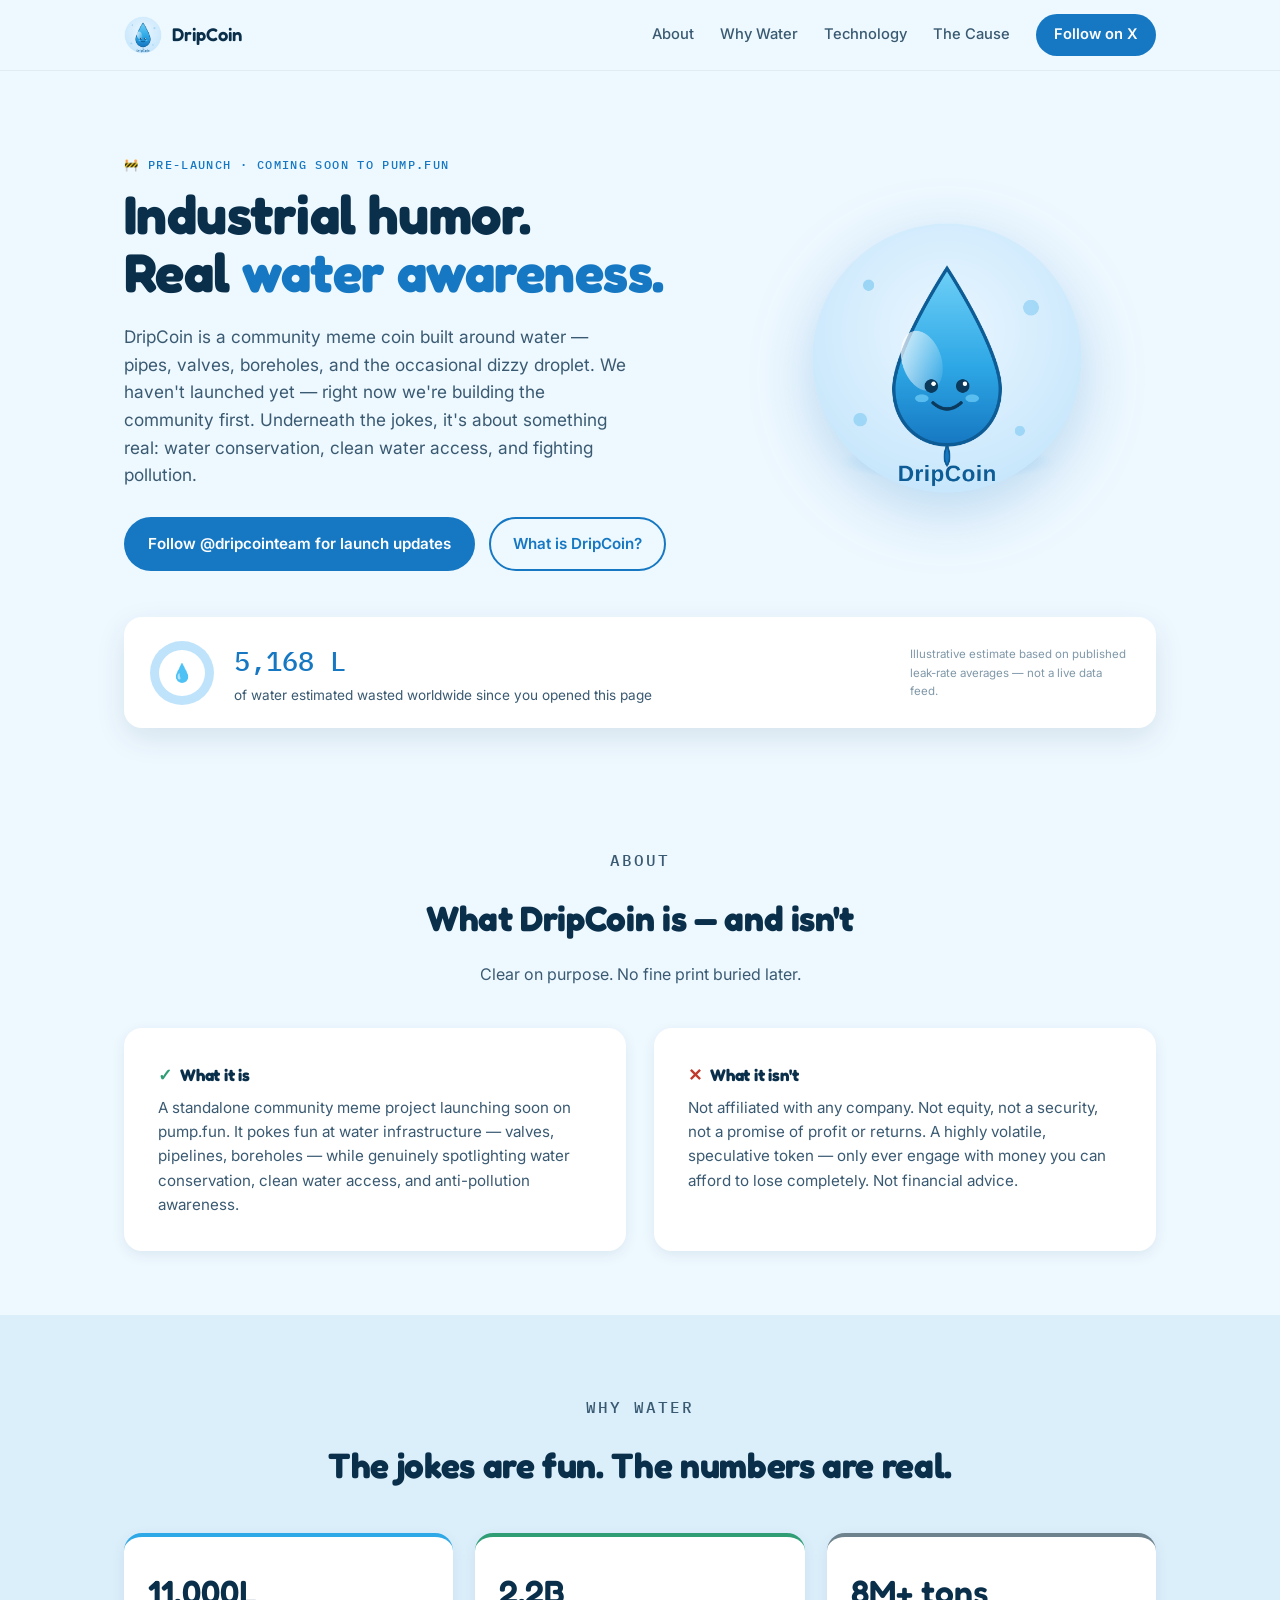
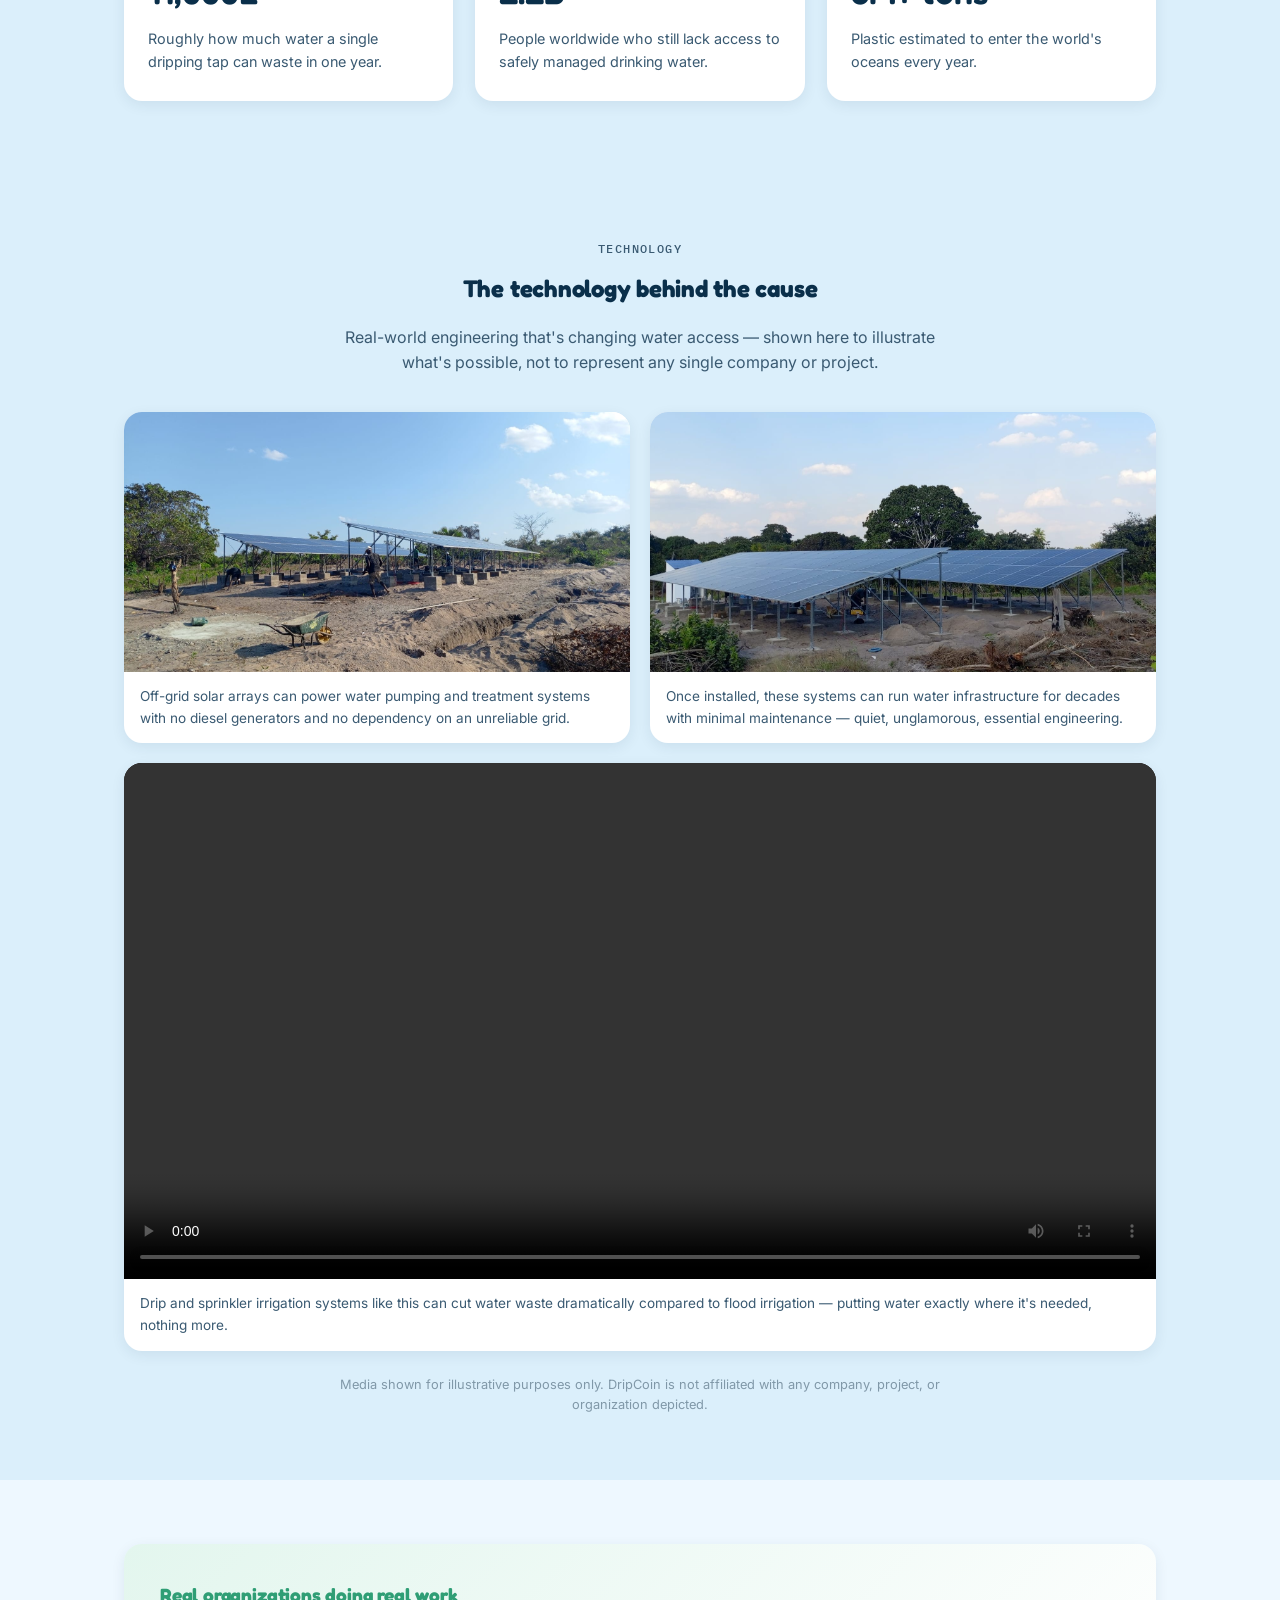
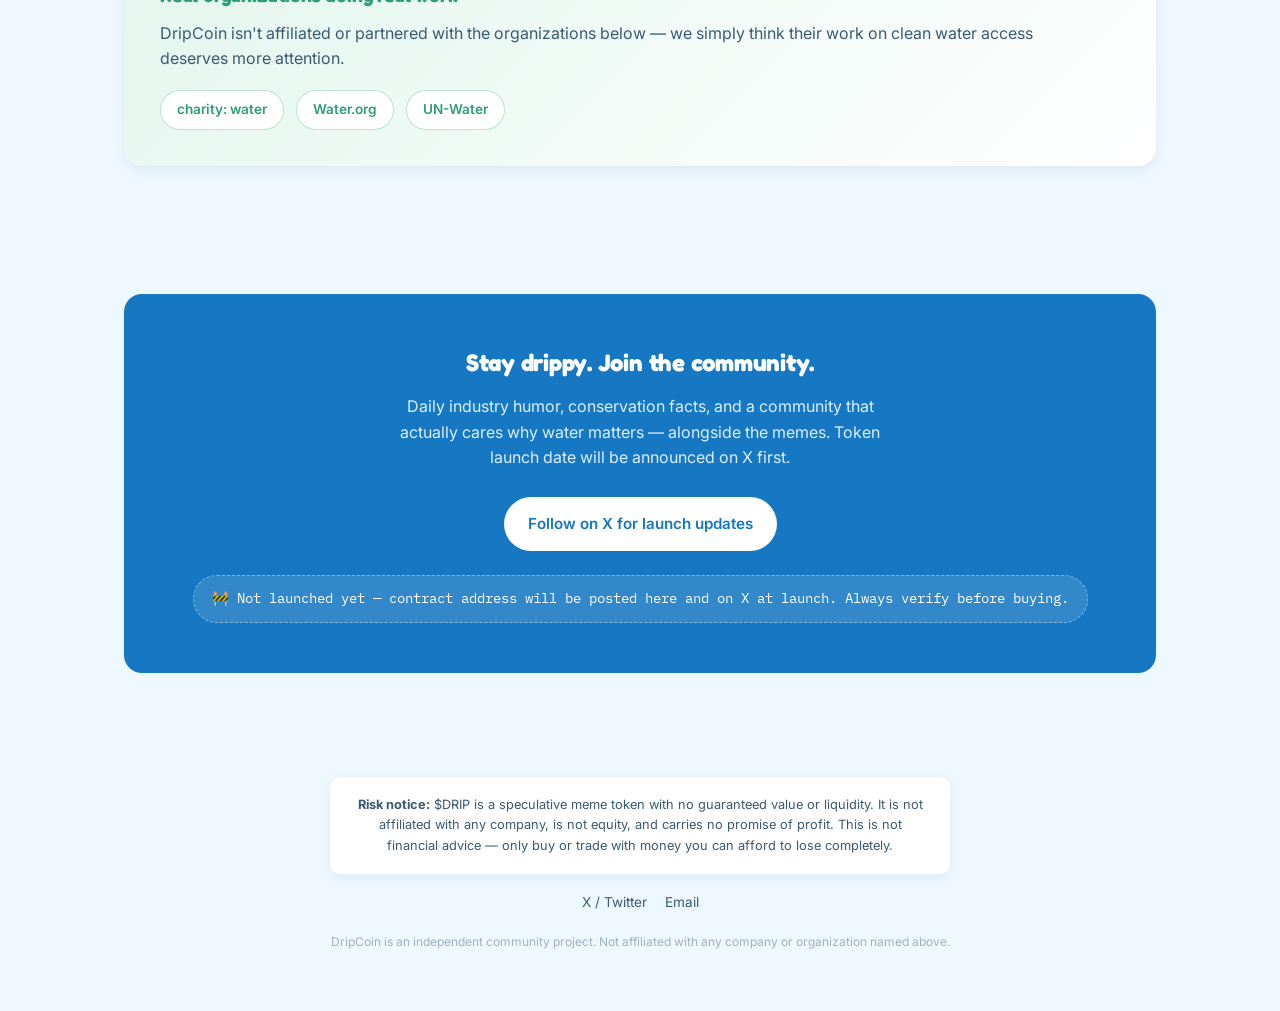
==== index.html @ 7358b03c "Add files via upload" ====
<!DOCTYPE html>
<html lang="en">
<head>
<meta charset="UTF-8">
<meta name="viewport" content="width=device-width, initial-scale=1.0">
<title>DripCoin — Community meme coin with a cause</title>
<meta name="description" content="DripCoin ($DRIP) is a community meme coin launching soon on pump.fun, with real water conservation and clean water awareness at its core. Not affiliated with any company. Not financial advice.">
<link rel="icon" href="[data-uri]">
<link rel="preconnect" href="https://fonts.googleapis.com">
<link rel="preconnect" href="https://fonts.gstatic.com" crossorigin>
<link href="https://fonts.googleapis.com/css2?family=Fredoka:wght@500;600;700&family=Inter:wght@400;500;600;700&family=IBM+Plex+Mono:wght@400;500&display=swap" rel="stylesheet">
<style>
  :root{
    --ink:#0a2f4a;
    --ink-soft:#3a5a72;
    --sky:#eef8ff;
    --sky-deep:#dbeffb;
    --card:#ffffff;
    --water:#2ea8e6;
    --water-deep:#1678c2;
    --water-pale:#bfe3fb;
    --steel:#6d828c;
    --steel-dark:#48585f;
    --leaf:#2f9e75;
    --leaf-pale:#e3f6ee;
    --caution:#ffcf33;
    --radius:18px;
    --radius-sm:10px;
    --shadow:0 10px 30px rgba(10,47,74,0.10);
    --shadow-sm:0 4px 14px rgba(10,47,74,0.08);
  }
  *{box-sizing:border-box;}
  html{scroll-behavior:smooth;}
  body{
    margin:0;
    background:var(--sky);
    color:var(--ink);
    font-family:'Inter',sans-serif;
    line-height:1.6;
    -webkit-font-smoothing:antialiased;
  }
  h1,h2,h3{
    font-family:'Fredoka',sans-serif;
    margin:0 0 0.4em 0;
    color:var(--ink);
    letter-spacing:-0.01em;
  }
  a{color:var(--water-deep);}
  .mono{font-family:'IBM Plex Mono',monospace;}
  .wrap{max-width:1080px;margin:0 auto;padding:0 24px;}
  .eyebrow{
    font-family:'IBM Plex Mono',monospace;
    text-transform:uppercase;
    letter-spacing:0.12em;
    font-size:0.72rem;
    color:var(--water-deep);
    font-weight:500;
  }

  /* ===== Header ===== */
  header{
    position:sticky; top:0; z-index:50;
    background:rgba(238,248,255,0.85);
    backdrop-filter:blur(10px);
    border-bottom:1px solid rgba(10,47,74,0.06);
  }
  .nav{
    display:flex; align-items:center; justify-content:space-between;
    padding:14px 24px;
    max-width:1080px; margin:0 auto;
  }
  .brand{display:flex; align-items:center; gap:10px;}
  .brand img{width:38px; height:38px; border-radius:50%;}
  .brand span{font-family:'Fredoka',sans-serif; font-weight:600; font-size:1.15rem;}
  .nav-links{display:flex; gap:26px; align-items:center;}
  .nav-links a{
    text-decoration:none; color:var(--ink-soft); font-weight:500; font-size:0.92rem;
  }
  .nav-cta{
    background:var(--water-deep); color:#fff !important; padding:9px 18px;
    border-radius:999px; font-weight:600 !important;
  }

  /* ===== Hero ===== */
  .hero{
    padding:74px 0 40px;
    position:relative;
    overflow:hidden;
  }
  .hero-grid{
    display:grid; grid-template-columns:1.15fr 0.85fr; gap:48px; align-items:center;
  }
  .hero h1{
    font-size:clamp(2.1rem,4.4vw,3.4rem);
    line-height:1.06;
  }
  .hero h1 .accent{color:var(--water-deep);}
  .hero p.lead{
    font-size:1.08rem; color:var(--ink-soft); max-width:46ch; margin:18px 0 28px;
  }
  .hero-actions{display:flex; gap:14px; flex-wrap:wrap;}
  .btn{
    display:inline-flex; align-items:center; gap:8px;
    padding:13px 22px; border-radius:999px; font-weight:600;
    text-decoration:none; font-size:0.95rem; border:2px solid transparent;
    transition:transform .15s ease;
  }
  .btn:hover{transform:translateY(-2px);}
  .btn-primary{background:var(--water-deep); color:#fff;}
  .btn-ghost{background:transparent; color:var(--water-deep); border-color:var(--water-deep);}
  .hero-visual{
    display:flex; justify-content:center; align-items:center; position:relative;
  }
  .hero-visual img{
    width:280px; max-width:80%;
    filter:drop-shadow(0 18px 30px rgba(22,120,194,0.25));
  }
  .hero-visual .ripple{
    position:absolute; bottom:6%; width:220px; height:38px;
    border-radius:50%; background:radial-gradient(ellipse at center, rgba(46,168,230,0.35), transparent 70%);
  }

  /* ===== Ticker (signature element) ===== */
  .ticker-wrap{
    margin-top:46px;
    background:var(--card);
    border-radius:var(--radius);
    box-shadow:var(--shadow);
    padding:22px 26px;
    display:flex; align-items:center; gap:20px; flex-wrap:wrap;
  }
  .gauge{
    width:64px; height:64px; border-radius:50%;
    background:conic-gradient(var(--water) 0deg, var(--water-pale) 0deg);
    display:flex; align-items:center; justify-content:center;
    flex-shrink:0;
    position:relative;
  }
  .gauge::after{
    content:'';
    width:46px; height:46px; border-radius:50%; background:var(--card);
    position:absolute;
  }
  .gauge-drop{position:relative; z-index:2; font-size:1.1rem;}
  .ticker-text{flex:1; min-width:220px;}
  .ticker-num{
    font-family:'IBM Plex Mono',monospace;
    font-size:1.7rem; font-weight:500; color:var(--water-deep);
  }
  .ticker-label{font-size:0.85rem; color:var(--ink-soft); margin-top:2px;}
  .ticker-note{font-size:0.72rem; color:#8098a8; max-width:220px;}

  /* ===== Sections ===== */
  section{padding:64px 0;}
  .section-head{max-width:640px; margin:0 auto 40px; text-align:center;}
  .section-head h2{font-size:clamp(1.6rem,3vw,2.2rem);}
  .section-head p{color:var(--ink-soft); font-size:1rem;}

  .panel{
    background:var(--card); border-radius:var(--radius);
    box-shadow:var(--shadow-sm); padding:34px;
  }
  .about-grid{display:grid; grid-template-columns:1fr 1fr; gap:28px;}
  .about-grid .panel h3{font-size:1.05rem; display:flex; align-items:center; gap:8px;}
  .about-grid .panel p{color:var(--ink-soft); font-size:0.95rem; margin:0;}
  .tag-yes{color:var(--leaf);}
  .tag-no{color:#c0392b;}

  .stats-grid{display:grid; grid-template-columns:repeat(3,1fr); gap:22px;}
  .stat-card{
    background:var(--card); border-radius:var(--radius); padding:28px 24px;
    box-shadow:var(--shadow-sm);
    border-top:4px solid var(--water);
  }
  .stat-card:nth-child(2){border-top-color:var(--leaf);}
  .stat-card:nth-child(3){border-top-color:var(--steel);}
  .stat-num{font-family:'Fredoka',sans-serif; font-size:2.1rem; font-weight:600; color:var(--ink);}
  .stat-card p{color:var(--ink-soft); font-size:0.9rem; margin:8px 0 0;}

  .cause-panel{
    background:linear-gradient(135deg, var(--leaf-pale), #ffffff);
    border-radius:var(--radius); padding:36px; box-shadow:var(--shadow-sm);
    display:grid; grid-template-columns:1fr auto; gap:24px; align-items:center;
  }
  .cause-panel h3{color:var(--leaf); font-size:1.2rem;}
  .cause-links{display:flex; gap:12px; flex-wrap:wrap;}
  .cause-links a{
    background:#fff; border:1px solid rgba(47,158,117,0.3); color:var(--leaf);
    padding:8px 16px; border-radius:999px; text-decoration:none; font-size:0.85rem; font-weight:600;
  }

  /* ===== Technology section ===== */
  .tech-intro{max-width:640px; margin:0 auto 36px; text-align:center;}
  .tech-intro p{color:var(--ink-soft);}
  .tech-media-grid{
    display:grid; grid-template-columns:1fr 1fr; gap:20px; margin-bottom:20px;
  }
  .tech-media-grid figure{margin:0; border-radius:var(--radius); overflow:hidden; box-shadow:var(--shadow-sm); background:var(--card);}
  .tech-media-grid img{width:100%; height:260px; object-fit:cover; display:block;}
  .tech-media-grid figcaption{padding:14px 16px; font-size:0.85rem; color:var(--ink-soft);}
  .tech-video{border-radius:var(--radius); overflow:hidden; box-shadow:var(--shadow-sm); background:var(--card);}
  .tech-video video{width:100%; display:block; background:#000;}
  .tech-video figcaption{padding:14px 16px; font-size:0.85rem; color:var(--ink-soft);}
  .tech-note{
    max-width:640px; margin:24px auto 0; font-size:0.8rem; color:#8098a8; text-align:center;
  }
  @media (max-width:860px){
    .tech-media-grid{grid-template-columns:1fr;}
  }

  .cta-panel{
    text-align:center; background:var(--water-deep); color:#fff;
    border-radius:var(--radius); padding:50px 30px;
  }
  .cta-panel h2{color:#fff;}
  .cta-panel p{color:#dcefff; max-width:50ch; margin:12px auto 26px;}
  .cta-panel .btn-primary{background:#fff; color:var(--water-deep);}
  .cta-panel .btn-ghost{color:#fff; border-color:rgba(255,255,255,0.5);}

  .ca-box{
    margin-top:24px; display:inline-flex; align-items:center; gap:10px;
    background:rgba(255,255,255,0.12); border:1px dashed rgba(255,255,255,0.4);
    padding:12px 18px; border-radius:999px; font-family:'IBM Plex Mono',monospace;
    font-size:0.85rem;
  }

  footer{
    padding:40px 24px 60px; text-align:center;
  }
  .disclaimer{
    max-width:620px; margin:0 auto 18px; font-size:0.8rem; color:var(--ink-soft);
    background:var(--card); padding:18px 22px; border-radius:var(--radius-sm);
    box-shadow:var(--shadow-sm);
  }
  .foot-links{display:flex; gap:18px; justify-content:center; margin-top:14px; flex-wrap:wrap;}
  .foot-links a{color:var(--ink-soft); text-decoration:none; font-size:0.85rem;}
  .copyright{font-size:0.75rem; color:#9db2c1; margin-top:18px;}

  @media (max-width:860px){
    .hero-grid{grid-template-columns:1fr; text-align:center;}
    .hero p.lead{margin-left:auto; margin-right:auto;}
    .hero-actions{justify-content:center;}
    .hero-visual{order:-1;}
    .about-grid{grid-template-columns:1fr;}
    .stats-grid{grid-template-columns:1fr;}
    .cause-panel{grid-template-columns:1fr; text-align:center;}
    .cause-links{justify-content:center;}
    .nav-links{display:none;}
  }
  @media (prefers-reduced-motion: reduce){
    html{scroll-behavior:auto;}
    .btn{transition:none;}
  }
</style>
</head>
<body>

<header>
  <div class="nav">
    <div class="brand">
      <img src="[data-uri]" alt="DripCoin mascot logo">
      <span>DripCoin</span>
    </div>
    <nav class="nav-links">
      <a href="#about">About</a>
      <a href="#why-water">Why Water</a>
      <a href="#tech">Technology</a>
      <a href="#cause">The Cause</a>
      <a href="https://x.com/dripcointeam" class="nav-cta" target="_blank" rel="noopener">Follow on X</a>
    </nav>
  </div>
</header>

<main>
  <section class="hero">
    <div class="wrap hero-grid">
      <div>
        <p class="eyebrow">🚧 Pre-launch &middot; Coming soon to pump.fun</p>
        <h1>Industrial humor.<br>Real <span class="accent">water awareness.</span></h1>
        <p class="lead">DripCoin is a community meme coin built around water — pipes, valves, boreholes, and the occasional dizzy droplet. We haven't launched yet — right now we're building the community first. Underneath the jokes, it's about something real: water conservation, clean water access, and fighting pollution.</p>
        <div class="hero-actions">
          <a href="https://x.com/dripcointeam" class="btn btn-primary" target="_blank" rel="noopener">Follow @dripcointeam for launch updates</a>
          <a href="#about" class="btn btn-ghost">What is DripCoin?</a>
        </div>
      </div>
      <div class="hero-visual">
        <div class="ripple"></div>
        <img src="[data-uri]" alt="DripCoin water droplet mascot">
      </div>
    </div>

    <div class="wrap">
      <div class="ticker-wrap">
        <div class="gauge"><span class="gauge-drop">💧</span></div>
        <div class="ticker-text">
          <div class="ticker-num mono"><span id="tickerNum">0</span> L</div>
          <div class="ticker-label">of water estimated wasted worldwide since you opened this page</div>
        </div>
        <div class="ticker-note">Illustrative estimate based on published leak-rate averages — not a live data feed.</div>
      </div>
    </div>
  </section>

  <section id="about">
    <div class="wrap">
      <div class="section-head">
        <p class="eyebrow">About</p>
        <h2>What DripCoin is — and isn't</h2>
        <p>Clear on purpose. No fine print buried later.</p>
      </div>
      <div class="about-grid">
        <div class="panel">
          <h3><span class="tag-yes">✓</span> What it is</h3>
          <p>A standalone community meme project launching soon on pump.fun. It pokes fun at water infrastructure — valves, pipelines, boreholes — while genuinely spotlighting water conservation, clean water access, and anti-pollution awareness.</p>
        </div>
        <div class="panel">
          <h3><span class="tag-no">✕</span> What it isn't</h3>
          <p>Not affiliated with any company. Not equity, not a security, not a promise of profit or returns. A highly volatile, speculative token — only ever engage with money you can afford to lose completely. Not financial advice.</p>
        </div>
      </div>
    </div>
  </section>

  <section id="why-water" style="background:var(--sky-deep);">
    <div class="wrap">
      <div class="section-head">
        <p class="eyebrow">Why water</p>
        <h2>The jokes are fun. The numbers are real.</h2>
      </div>
      <div class="stats-grid">
        <div class="stat-card">
          <div class="stat-num">11,000L</div>
          <p>Roughly how much water a single dripping tap can waste in one year.</p>
        </div>
        <div class="stat-card">
          <div class="stat-num">2.2B</div>
          <p>People worldwide who still lack access to safely managed drinking water.</p>
        </div>
        <div class="stat-card">
          <div class="stat-num">8M+ tons</div>
          <p>Plastic estimated to enter the world's oceans every year.</p>
        </div>
      </div>
    </div>
  </section>

  <section id="tech" style="background:var(--sky-deep);">
    <div class="wrap">
      <div class="tech-intro">
        <p class="eyebrow">Technology</p>
        <h2>The technology behind the cause</h2>
        <p>Real-world engineering that's changing water access — shown here to illustrate what's possible, not to represent any single company or project.</p>
      </div>

      <div class="tech-media-grid">
        <figure>
          <img src="assets/solar_array_1.jpg" alt="Solar panel array being installed on steel mounting frames at a rural site, with workers assembling the structure in sandy terrain.">
          <figcaption>Off-grid solar arrays can power water pumping and treatment systems with no diesel generators and no dependency on an unreliable grid.</figcaption>
        </figure>
        <figure>
          <img src="assets/solar_array_2.jpg" alt="Completed rows of solar panels mounted on steel frames in a rural clearing surrounded by trees.">
          <figcaption>Once installed, these systems can run water infrastructure for decades with minimal maintenance — quiet, unglamorous, essential engineering.</figcaption>
        </figure>
      </div>

      <div class="tech-video">
        <video controls preload="metadata">
          <source src="assets/irrigation_video.mp4" type="video/mp4">
          Your browser doesn't support embedded video. <a href="assets/irrigation_video.mp4">Watch the video directly</a>.
        </video>
        <figcaption>Drip and sprinkler irrigation systems like this can cut water waste dramatically compared to flood irrigation — putting water exactly where it's needed, nothing more.</figcaption>
      </div>

      <p class="tech-note">Media shown for illustrative purposes only. DripCoin is not affiliated with any company, project, or organization depicted.</p>
    </div>
  </section>

  <section id="cause">
    <div class="wrap">
      <div class="cause-panel">
        <div>
          <h3>Real organizations doing real work</h3>
          <p style="color:var(--ink-soft); margin:10px 0 18px;">DripCoin isn't affiliated or partnered with the organizations below — we simply think their work on clean water access deserves more attention.</p>
          <div class="cause-links">
            <a href="https://www.charitywater.org" target="_blank" rel="noopener">charity: water</a>
            <a href="https://water.org" target="_blank" rel="noopener">Water.org</a>
            <a href="https://www.unwater.org" target="_blank" rel="noopener">UN-Water</a>
          </div>
        </div>
      </div>
    </div>
  </section>

  <section id="join">
    <div class="wrap">
      <div class="cta-panel">
        <h2>Stay drippy. Join the community.</h2>
        <p>Daily industry humor, conservation facts, and a community that actually cares why water matters — alongside the memes. Token launch date will be announced on X first.</p>
        <div class="hero-actions" style="justify-content:center;">
          <a href="https://x.com/dripcointeam" class="btn btn-primary" target="_blank" rel="noopener">Follow on X for launch updates</a>
        </div>
        <div class="ca-box">🚧 Not launched yet — contract address will be posted here and on X at launch. Always verify before buying.</div>
      </div>
    </div>
  </section>
</main>

<footer>
  <div class="disclaimer">
    <strong>Risk notice:</strong> $DRIP is a speculative meme token with no guaranteed value or liquidity. It is not affiliated with any company, is not equity, and carries no promise of profit. This is not financial advice — only buy or trade with money you can afford to lose completely.
  </div>
  <div class="foot-links">
    <a href="https://x.com/dripcointeam" target="_blank" rel="noopener">X / Twitter</a>
    <a href="mailto:dripcoin.team@gmail.com">Email</a>
  </div>
  <div class="copyright">DripCoin is an independent community project. Not affiliated with any company or organization named above.</div>
</footer>

<script>
  // Illustrative "water wasted" ticker — not a real data feed, just an engaging visual.
  // Rate loosely derived from published estimates of global leak/waste volumes per second.
  const litersPerSecond = 950;
  const start = Date.now();
  const el = document.getElementById('tickerNum');
  function tick(){
    const elapsed = (Date.now() - start) / 1000;
    const val = Math.floor(elapsed * litersPerSecond);
    el.textContent = val.toLocaleString('en-US');
    requestAnimationFrame(tick);
  }
  requestAnimationFrame(tick);
</script>

</body>
</html>
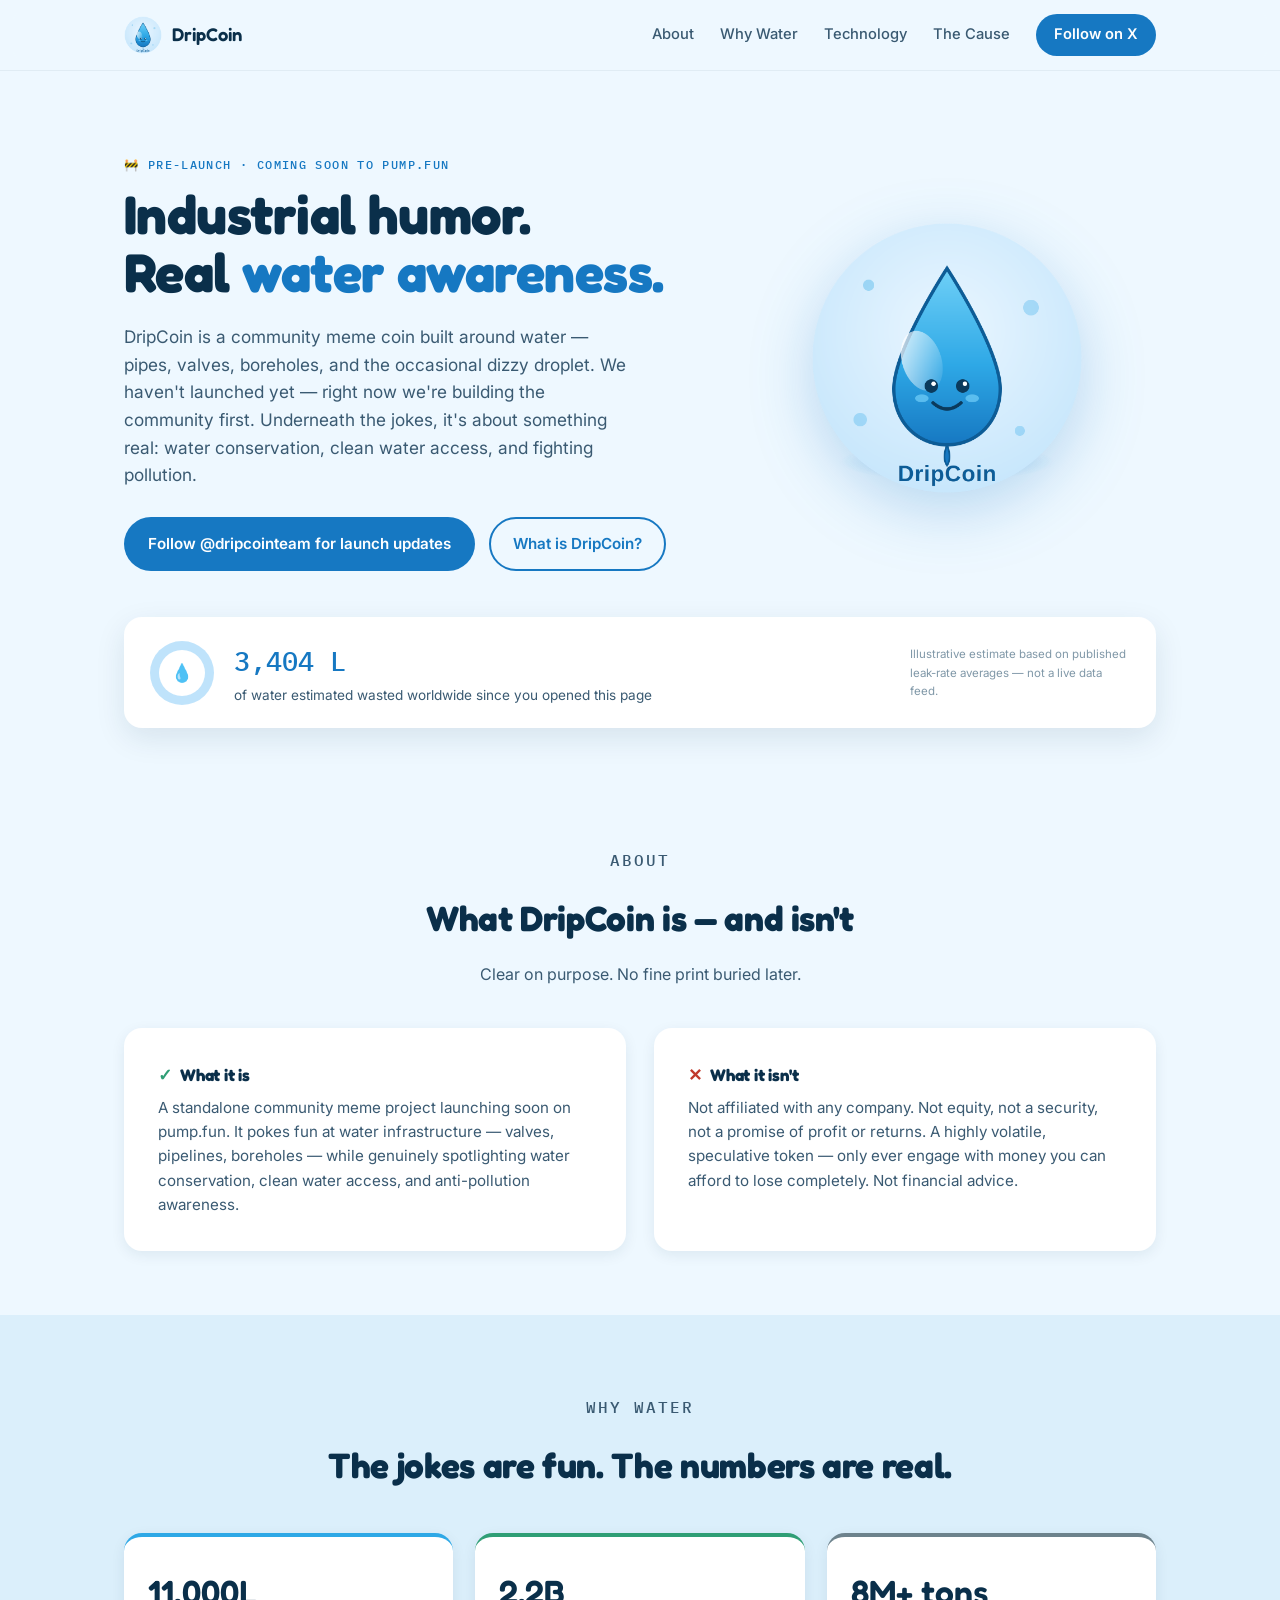
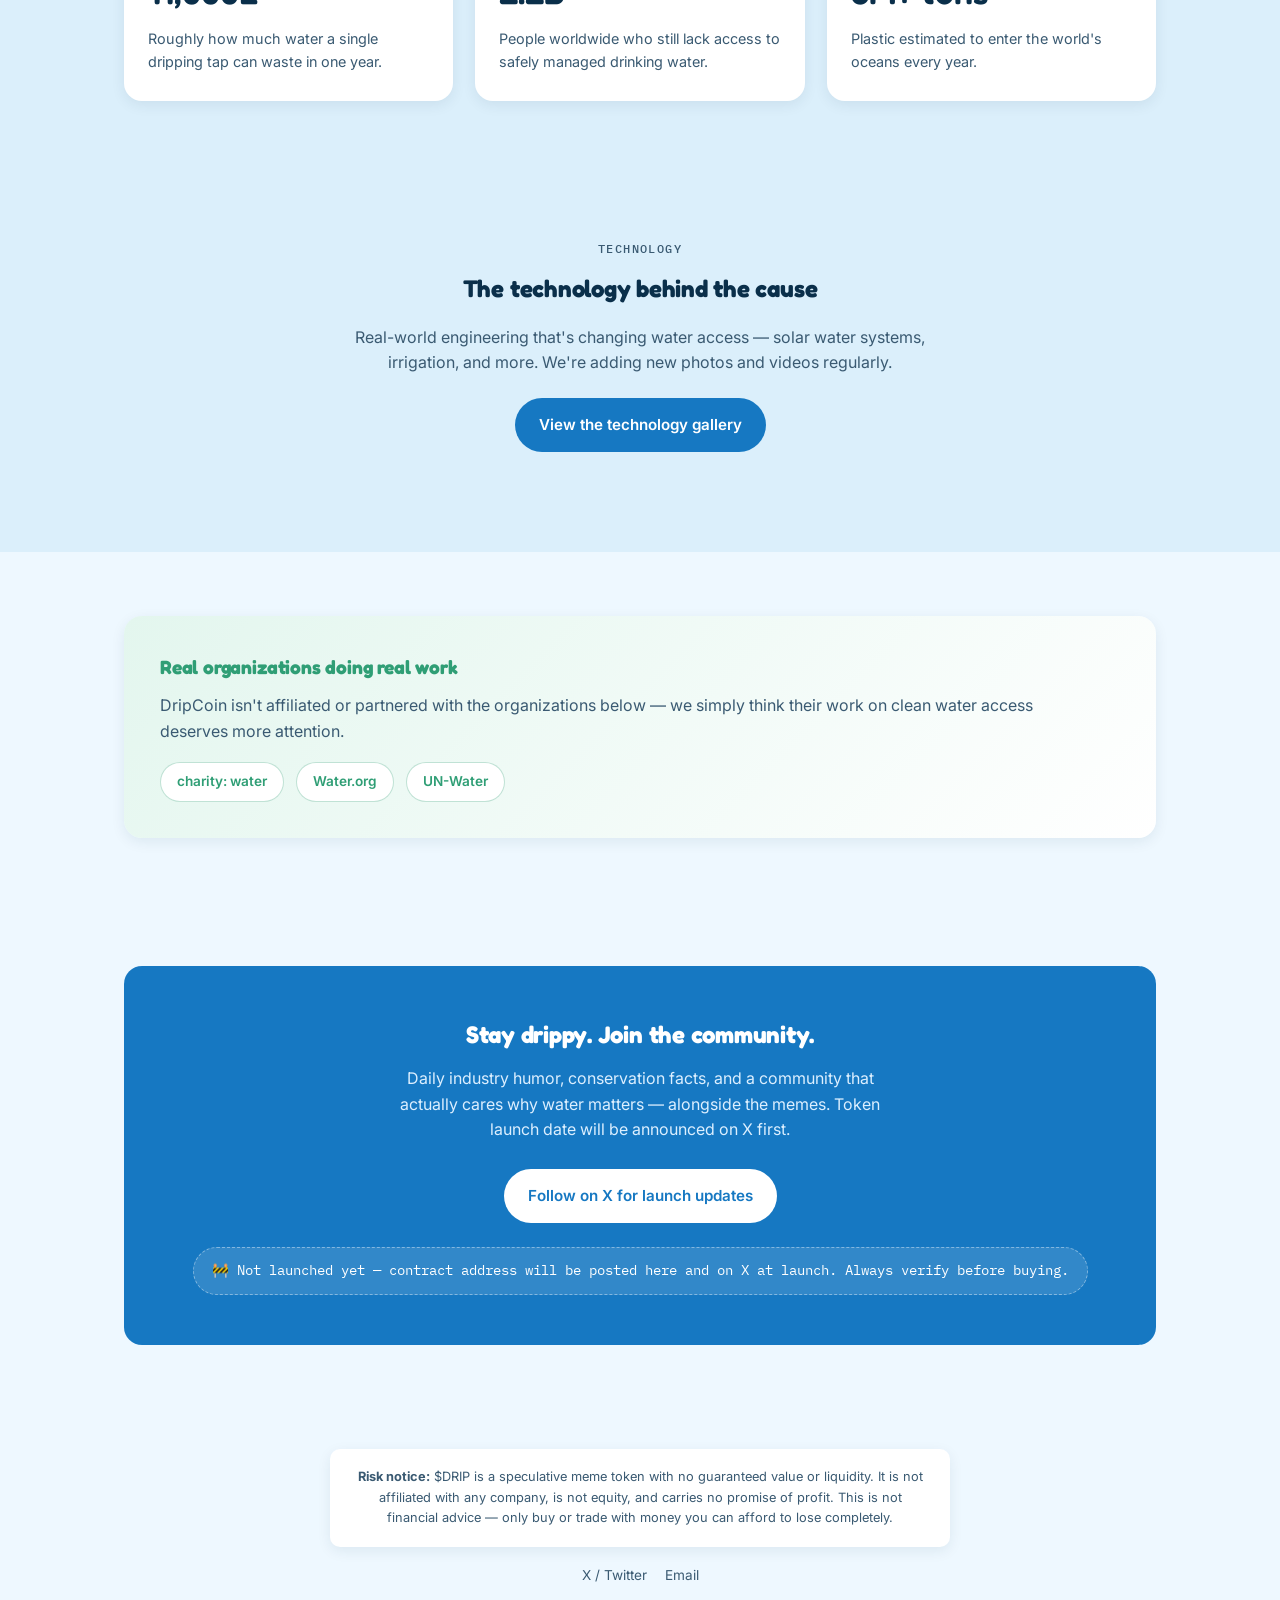
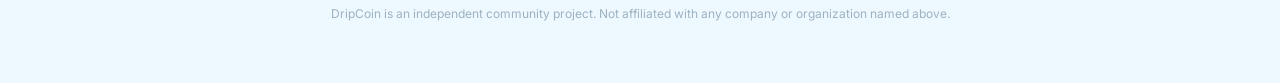
==== commit 7c02d6cc: "Add files via upload" ====
--- a/index.html
+++ b/index.html
@@ -9,262 +9,20 @@
 <link rel="preconnect" href="https://fonts.googleapis.com">
 <link rel="preconnect" href="https://fonts.gstatic.com" crossorigin>
 <link href="https://fonts.googleapis.com/css2?family=Fredoka:wght@500;600;700&family=Inter:wght@400;500;600;700&family=IBM+Plex+Mono:wght@400;500&display=swap" rel="stylesheet">
-<style>
-  :root{
-    --ink:#0a2f4a;
-    --ink-soft:#3a5a72;
-    --sky:#eef8ff;
-    --sky-deep:#dbeffb;
-    --card:#ffffff;
-    --water:#2ea8e6;
-    --water-deep:#1678c2;
-    --water-pale:#bfe3fb;
-    --steel:#6d828c;
-    --steel-dark:#48585f;
-    --leaf:#2f9e75;
-    --leaf-pale:#e3f6ee;
-    --caution:#ffcf33;
-    --radius:18px;
-    --radius-sm:10px;
-    --shadow:0 10px 30px rgba(10,47,74,0.10);
-    --shadow-sm:0 4px 14px rgba(10,47,74,0.08);
-  }
-  *{box-sizing:border-box;}
-  html{scroll-behavior:smooth;}
-  body{
-    margin:0;
-    background:var(--sky);
-    color:var(--ink);
-    font-family:'Inter',sans-serif;
-    line-height:1.6;
-    -webkit-font-smoothing:antialiased;
-  }
-  h1,h2,h3{
-    font-family:'Fredoka',sans-serif;
-    margin:0 0 0.4em 0;
-    color:var(--ink);
-    letter-spacing:-0.01em;
-  }
-  a{color:var(--water-deep);}
-  .mono{font-family:'IBM Plex Mono',monospace;}
-  .wrap{max-width:1080px;margin:0 auto;padding:0 24px;}
-  .eyebrow{
-    font-family:'IBM Plex Mono',monospace;
-    text-transform:uppercase;
-    letter-spacing:0.12em;
-    font-size:0.72rem;
-    color:var(--water-deep);
-    font-weight:500;
-  }
-
-  /* ===== Header ===== */
-  header{
-    position:sticky; top:0; z-index:50;
-    background:rgba(238,248,255,0.85);
-    backdrop-filter:blur(10px);
-    border-bottom:1px solid rgba(10,47,74,0.06);
-  }
-  .nav{
-    display:flex; align-items:center; justify-content:space-between;
-    padding:14px 24px;
-    max-width:1080px; margin:0 auto;
-  }
-  .brand{display:flex; align-items:center; gap:10px;}
-  .brand img{width:38px; height:38px; border-radius:50%;}
-  .brand span{font-family:'Fredoka',sans-serif; font-weight:600; font-size:1.15rem;}
-  .nav-links{display:flex; gap:26px; align-items:center;}
-  .nav-links a{
-    text-decoration:none; color:var(--ink-soft); font-weight:500; font-size:0.92rem;
-  }
-  .nav-cta{
-    background:var(--water-deep); color:#fff !important; padding:9px 18px;
-    border-radius:999px; font-weight:600 !important;
-  }
-
-  /* ===== Hero ===== */
-  .hero{
-    padding:74px 0 40px;
-    position:relative;
-    overflow:hidden;
-  }
-  .hero-grid{
-    display:grid; grid-template-columns:1.15fr 0.85fr; gap:48px; align-items:center;
-  }
-  .hero h1{
-    font-size:clamp(2.1rem,4.4vw,3.4rem);
-    line-height:1.06;
-  }
-  .hero h1 .accent{color:var(--water-deep);}
-  .hero p.lead{
-    font-size:1.08rem; color:var(--ink-soft); max-width:46ch; margin:18px 0 28px;
-  }
-  .hero-actions{display:flex; gap:14px; flex-wrap:wrap;}
-  .btn{
-    display:inline-flex; align-items:center; gap:8px;
-    padding:13px 22px; border-radius:999px; font-weight:600;
-    text-decoration:none; font-size:0.95rem; border:2px solid transparent;
-    transition:transform .15s ease;
-  }
-  .btn:hover{transform:translateY(-2px);}
-  .btn-primary{background:var(--water-deep); color:#fff;}
-  .btn-ghost{background:transparent; color:var(--water-deep); border-color:var(--water-deep);}
-  .hero-visual{
-    display:flex; justify-content:center; align-items:center; position:relative;
-  }
-  .hero-visual img{
-    width:280px; max-width:80%;
-    filter:drop-shadow(0 18px 30px rgba(22,120,194,0.25));
-  }
-  .hero-visual .ripple{
-    position:absolute; bottom:6%; width:220px; height:38px;
-    border-radius:50%; background:radial-gradient(ellipse at center, rgba(46,168,230,0.35), transparent 70%);
-  }
-
-  /* ===== Ticker (signature element) ===== */
-  .ticker-wrap{
-    margin-top:46px;
-    background:var(--card);
-    border-radius:var(--radius);
-    box-shadow:var(--shadow);
-    padding:22px 26px;
-    display:flex; align-items:center; gap:20px; flex-wrap:wrap;
-  }
-  .gauge{
-    width:64px; height:64px; border-radius:50%;
-    background:conic-gradient(var(--water) 0deg, var(--water-pale) 0deg);
-    display:flex; align-items:center; justify-content:center;
-    flex-shrink:0;
-    position:relative;
-  }
-  .gauge::after{
-    content:'';
-    width:46px; height:46px; border-radius:50%; background:var(--card);
-    position:absolute;
-  }
-  .gauge-drop{position:relative; z-index:2; font-size:1.1rem;}
-  .ticker-text{flex:1; min-width:220px;}
-  .ticker-num{
-    font-family:'IBM Plex Mono',monospace;
-    font-size:1.7rem; font-weight:500; color:var(--water-deep);
-  }
-  .ticker-label{font-size:0.85rem; color:var(--ink-soft); margin-top:2px;}
-  .ticker-note{font-size:0.72rem; color:#8098a8; max-width:220px;}
-
-  /* ===== Sections ===== */
-  section{padding:64px 0;}
-  .section-head{max-width:640px; margin:0 auto 40px; text-align:center;}
-  .section-head h2{font-size:clamp(1.6rem,3vw,2.2rem);}
-  .section-head p{color:var(--ink-soft); font-size:1rem;}
-
-  .panel{
-    background:var(--card); border-radius:var(--radius);
-    box-shadow:var(--shadow-sm); padding:34px;
-  }
-  .about-grid{display:grid; grid-template-columns:1fr 1fr; gap:28px;}
-  .about-grid .panel h3{font-size:1.05rem; display:flex; align-items:center; gap:8px;}
-  .about-grid .panel p{color:var(--ink-soft); font-size:0.95rem; margin:0;}
-  .tag-yes{color:var(--leaf);}
-  .tag-no{color:#c0392b;}
-
-  .stats-grid{display:grid; grid-template-columns:repeat(3,1fr); gap:22px;}
-  .stat-card{
-    background:var(--card); border-radius:var(--radius); padding:28px 24px;
-    box-shadow:var(--shadow-sm);
-    border-top:4px solid var(--water);
-  }
-  .stat-card:nth-child(2){border-top-color:var(--leaf);}
-  .stat-card:nth-child(3){border-top-color:var(--steel);}
-  .stat-num{font-family:'Fredoka',sans-serif; font-size:2.1rem; font-weight:600; color:var(--ink);}
-  .stat-card p{color:var(--ink-soft); font-size:0.9rem; margin:8px 0 0;}
-
-  .cause-panel{
-    background:linear-gradient(135deg, var(--leaf-pale), #ffffff);
-    border-radius:var(--radius); padding:36px; box-shadow:var(--shadow-sm);
-    display:grid; grid-template-columns:1fr auto; gap:24px; align-items:center;
-  }
-  .cause-panel h3{color:var(--leaf); font-size:1.2rem;}
-  .cause-links{display:flex; gap:12px; flex-wrap:wrap;}
-  .cause-links a{
-    background:#fff; border:1px solid rgba(47,158,117,0.3); color:var(--leaf);
-    padding:8px 16px; border-radius:999px; text-decoration:none; font-size:0.85rem; font-weight:600;
-  }
-
-  /* ===== Technology section ===== */
-  .tech-intro{max-width:640px; margin:0 auto 36px; text-align:center;}
-  .tech-intro p{color:var(--ink-soft);}
-  .tech-media-grid{
-    display:grid; grid-template-columns:1fr 1fr; gap:20px; margin-bottom:20px;
-  }
-  .tech-media-grid figure{margin:0; border-radius:var(--radius); overflow:hidden; box-shadow:var(--shadow-sm); background:var(--card);}
-  .tech-media-grid img{width:100%; height:260px; object-fit:cover; display:block;}
-  .tech-media-grid figcaption{padding:14px 16px; font-size:0.85rem; color:var(--ink-soft);}
-  .tech-video{border-radius:var(--radius); overflow:hidden; box-shadow:var(--shadow-sm); background:var(--card);}
-  .tech-video video{width:100%; display:block; background:#000;}
-  .tech-video figcaption{padding:14px 16px; font-size:0.85rem; color:var(--ink-soft);}
-  .tech-note{
-    max-width:640px; margin:24px auto 0; font-size:0.8rem; color:#8098a8; text-align:center;
-  }
-  @media (max-width:860px){
-    .tech-media-grid{grid-template-columns:1fr;}
-  }
-
-  .cta-panel{
-    text-align:center; background:var(--water-deep); color:#fff;
-    border-radius:var(--radius); padding:50px 30px;
-  }
-  .cta-panel h2{color:#fff;}
-  .cta-panel p{color:#dcefff; max-width:50ch; margin:12px auto 26px;}
-  .cta-panel .btn-primary{background:#fff; color:var(--water-deep);}
-  .cta-panel .btn-ghost{color:#fff; border-color:rgba(255,255,255,0.5);}
-
-  .ca-box{
-    margin-top:24px; display:inline-flex; align-items:center; gap:10px;
-    background:rgba(255,255,255,0.12); border:1px dashed rgba(255,255,255,0.4);
-    padding:12px 18px; border-radius:999px; font-family:'IBM Plex Mono',monospace;
-    font-size:0.85rem;
-  }
-
-  footer{
-    padding:40px 24px 60px; text-align:center;
-  }
-  .disclaimer{
-    max-width:620px; margin:0 auto 18px; font-size:0.8rem; color:var(--ink-soft);
-    background:var(--card); padding:18px 22px; border-radius:var(--radius-sm);
-    box-shadow:var(--shadow-sm);
-  }
-  .foot-links{display:flex; gap:18px; justify-content:center; margin-top:14px; flex-wrap:wrap;}
-  .foot-links a{color:var(--ink-soft); text-decoration:none; font-size:0.85rem;}
-  .copyright{font-size:0.75rem; color:#9db2c1; margin-top:18px;}
-
-  @media (max-width:860px){
-    .hero-grid{grid-template-columns:1fr; text-align:center;}
-    .hero p.lead{margin-left:auto; margin-right:auto;}
-    .hero-actions{justify-content:center;}
-    .hero-visual{order:-1;}
-    .about-grid{grid-template-columns:1fr;}
-    .stats-grid{grid-template-columns:1fr;}
-    .cause-panel{grid-template-columns:1fr; text-align:center;}
-    .cause-links{justify-content:center;}
-    .nav-links{display:none;}
-  }
-  @media (prefers-reduced-motion: reduce){
-    html{scroll-behavior:auto;}
-    .btn{transition:none;}
-  }
-</style>
+<link rel="stylesheet" href="style.css">
 </head>
 <body>
 
 <header>
   <div class="nav">
-    <div class="brand">
+    <a href="index.html" class="brand">
       <img src="[data-uri]" alt="DripCoin mascot logo">
       <span>DripCoin</span>
-    </div>
+    </a>
     <nav class="nav-links">
       <a href="#about">About</a>
       <a href="#why-water">Why Water</a>
-      <a href="#tech">Technology</a>
+      <a href="technology.html">Technology</a>
       <a href="#cause">The Cause</a>
       <a href="https://x.com/dripcointeam" class="nav-cta" target="_blank" rel="noopener">Follow on X</a>
     </nav>
@@ -274,7 +32,7 @@
 <main>
   <section class="hero">
     <div class="wrap hero-grid">
-      <div>
+      <div class="hero-enter" style="animation-delay:0s;">
         <p class="eyebrow">🚧 Pre-launch &middot; Coming soon to pump.fun</p>
         <h1>Industrial humor.<br>Real <span class="accent">water awareness.</span></h1>
         <p class="lead">DripCoin is a community meme coin built around water — pipes, valves, boreholes, and the occasional dizzy droplet. We haven't launched yet — right now we're building the community first. Underneath the jokes, it's about something real: water conservation, clean water access, and fighting pollution.</p>
@@ -283,14 +41,14 @@
           <a href="#about" class="btn btn-ghost">What is DripCoin?</a>
         </div>
       </div>
-      <div class="hero-visual">
+      <div class="hero-visual hero-enter" style="animation-delay:0.15s;">
         <div class="ripple"></div>
         <img src="[data-uri]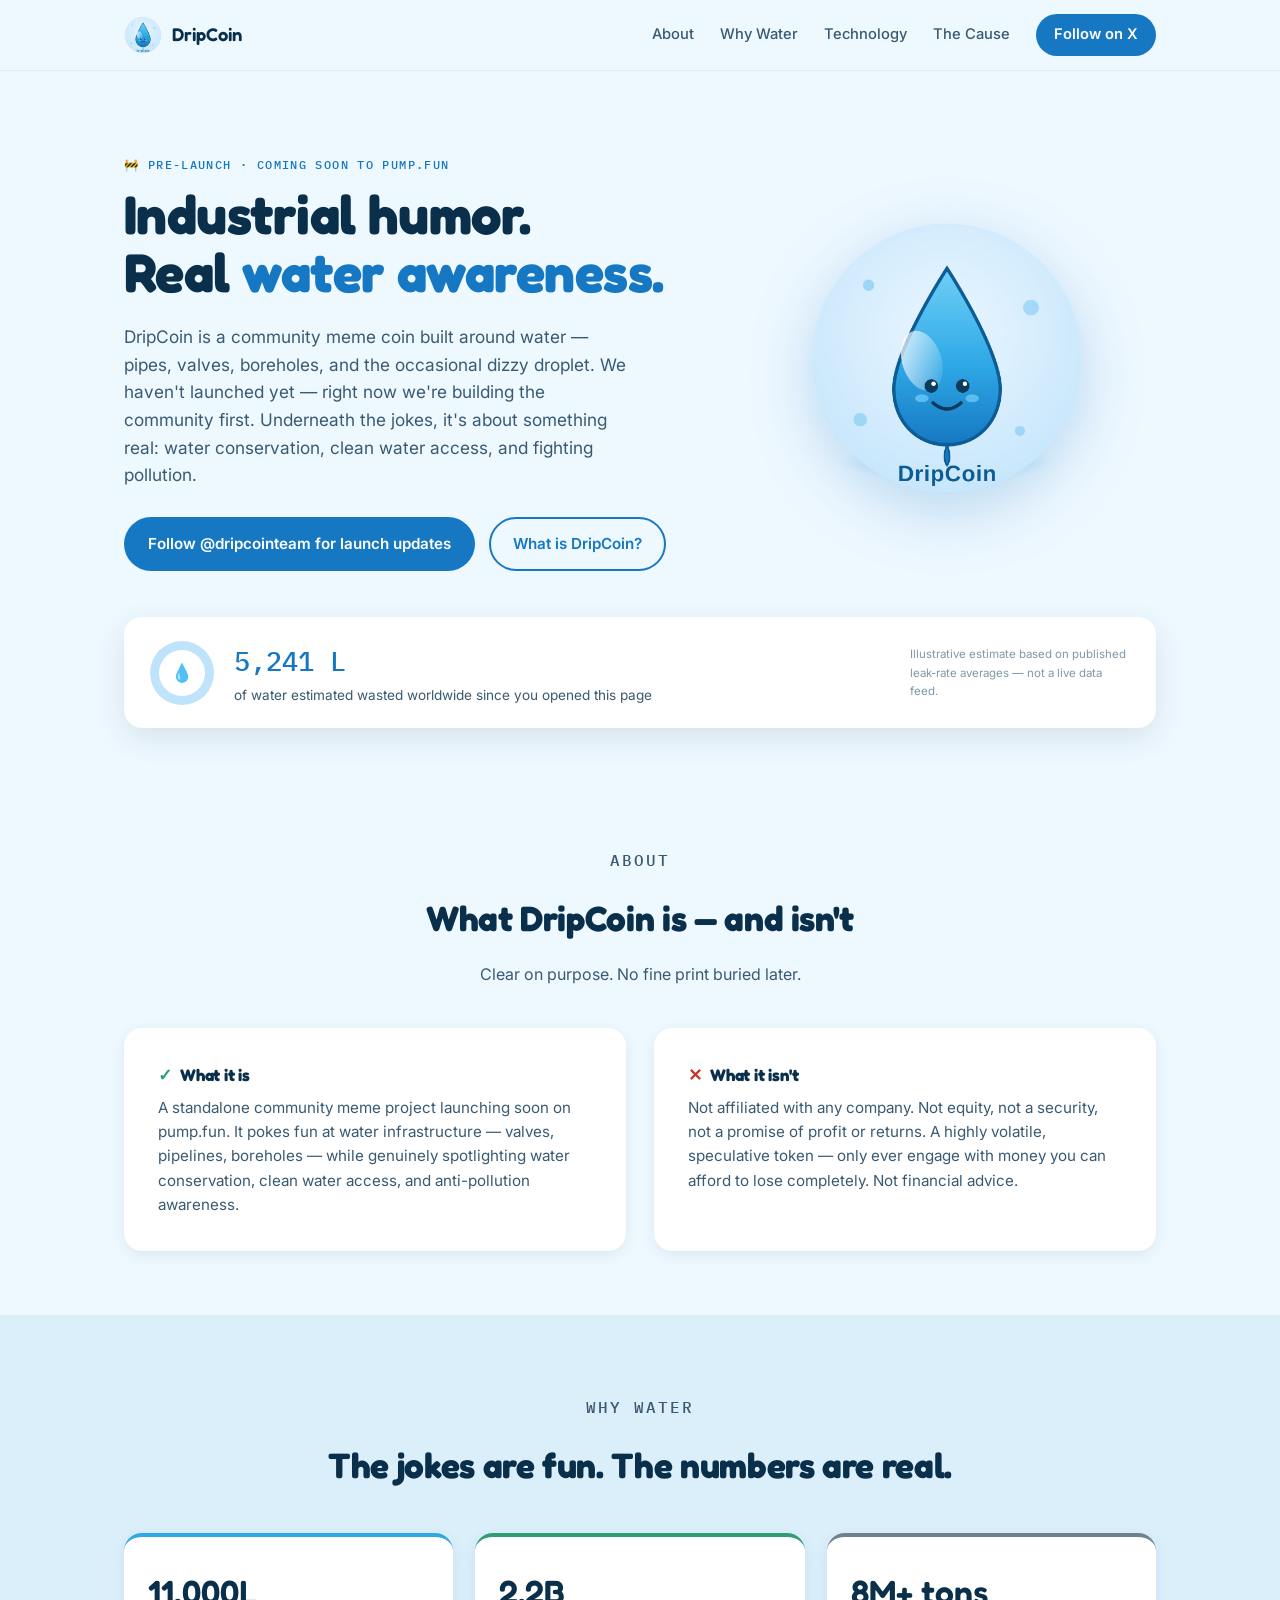
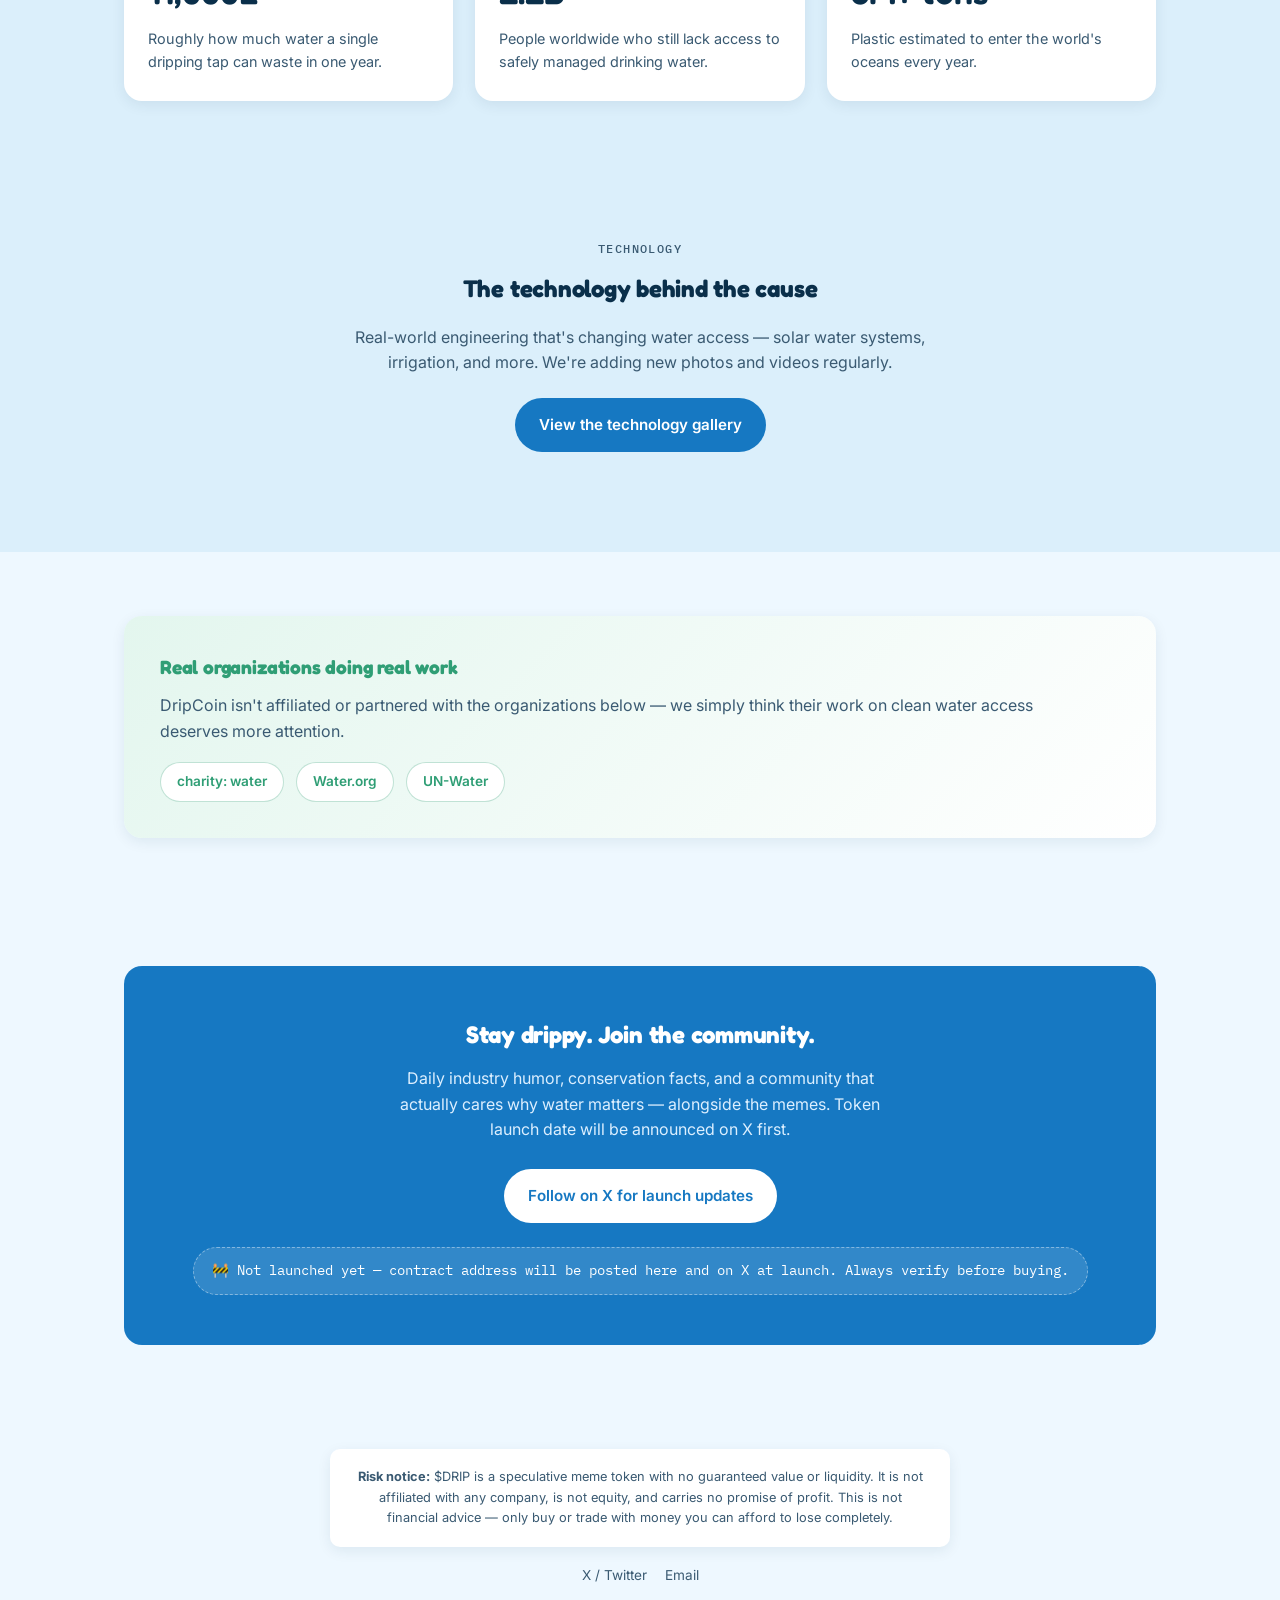
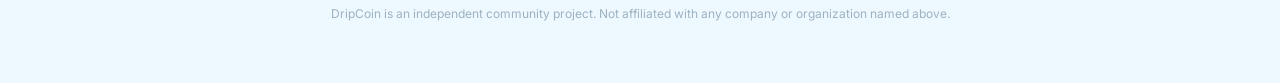
==== commit cba63d34: "Add files via upload" ====
--- a/index.html
+++ b/index.html
@@ -43,6 +43,10 @@
       </div>
       <div class="hero-visual hero-enter" style="animation-delay:0.15s;">
         <div class="ripple"></div>
+        <span class="sparkle">✦</span>
+        <span class="sparkle">✦</span>
+        <span class="sparkle">✦</span>
+        <span class="sparkle">✦</span>
         <img src="[data-uri]" alt="DripCoin water droplet mascot">
       </div>
     </div>
--- a/style.css
+++ b/style.css
@@ -259,9 +259,25 @@
     from{opacity:0; transform:translateY(22px);}
     to{opacity:1; transform:translateY(0);}
   }
-
+  @keyframes dripHop{
+    0%{transform:translateY(0) scale(1,1) rotate(0deg);}
+    8%{transform:translateY(6px) scale(1.12,0.86) rotate(-1deg);}
+    22%{transform:translateY(-58px) scale(0.9,1.15) rotate(3deg);}
+    34%{transform:translateY(-70px) scale(0.94,1.08) rotate(-2deg);}
+    46%{transform:translateY(0) scale(1.16,0.82) rotate(1deg);}
+    56%{transform:translateY(-14px) scale(0.96,1.06) rotate(-1deg);}
+    64%{transform:translateY(0) scale(1.05,0.96) rotate(0deg);}
+    72%,100%{transform:translateY(0) scale(1,1) rotate(0deg);}
+  }
+  @keyframes sparkleBurst{
+    0%,100%{opacity:0; transform:scale(0.4) rotate(0deg);}
+    50%{opacity:1; transform:scale(1) rotate(20deg);}
+  }
+
+  .hero-visual{position:relative;}
   .hero-visual img{
-    animation:floatY 4.5s ease-in-out infinite;
+    animation:dripHop 5s cubic-bezier(.34,1.56,.64,1) infinite;
+    transform-origin:50% 100%;
   }
   .hero-visual .ripple{
     animation:ripplePulse 3s ease-out infinite;
@@ -270,6 +286,18 @@
     display:inline-block;
     animation:floatY 2.2s ease-in-out infinite;
   }
+  .sparkle{
+    position:absolute;
+    font-size:1.4rem;
+    opacity:0;
+    color:var(--water);
+    animation:sparkleBurst 5s ease-in-out infinite;
+    pointer-events:none;
+  }
+  .sparkle:nth-child(2){top:8%; left:12%; font-size:1.1rem; animation-delay:0.15s;}
+  .sparkle:nth-child(3){top:14%; right:10%; font-size:1.6rem; animation-delay:0.35s;}
+  .sparkle:nth-child(4){bottom:18%; left:6%; font-size:1.2rem; animation-delay:0.5s;}
+  .sparkle:nth-child(5){bottom:10%; right:14%; font-size:1rem; animation-delay:0.25s;}
 
   .reveal{
     opacity:0;
@@ -292,7 +320,7 @@
   }
 
   @media (prefers-reduced-motion: reduce){
-    .hero-visual img, .hero-visual .ripple, .gauge-drop, .hero-enter{animation:none;}
+    .hero-visual img, .hero-visual .ripple, .gauge-drop, .hero-enter, .sparkle{animation:none;}
     .reveal{opacity:1; transform:none; transition:none;}
     .reveal-stagger.in-view .stagger-item{animation:none;}
   }
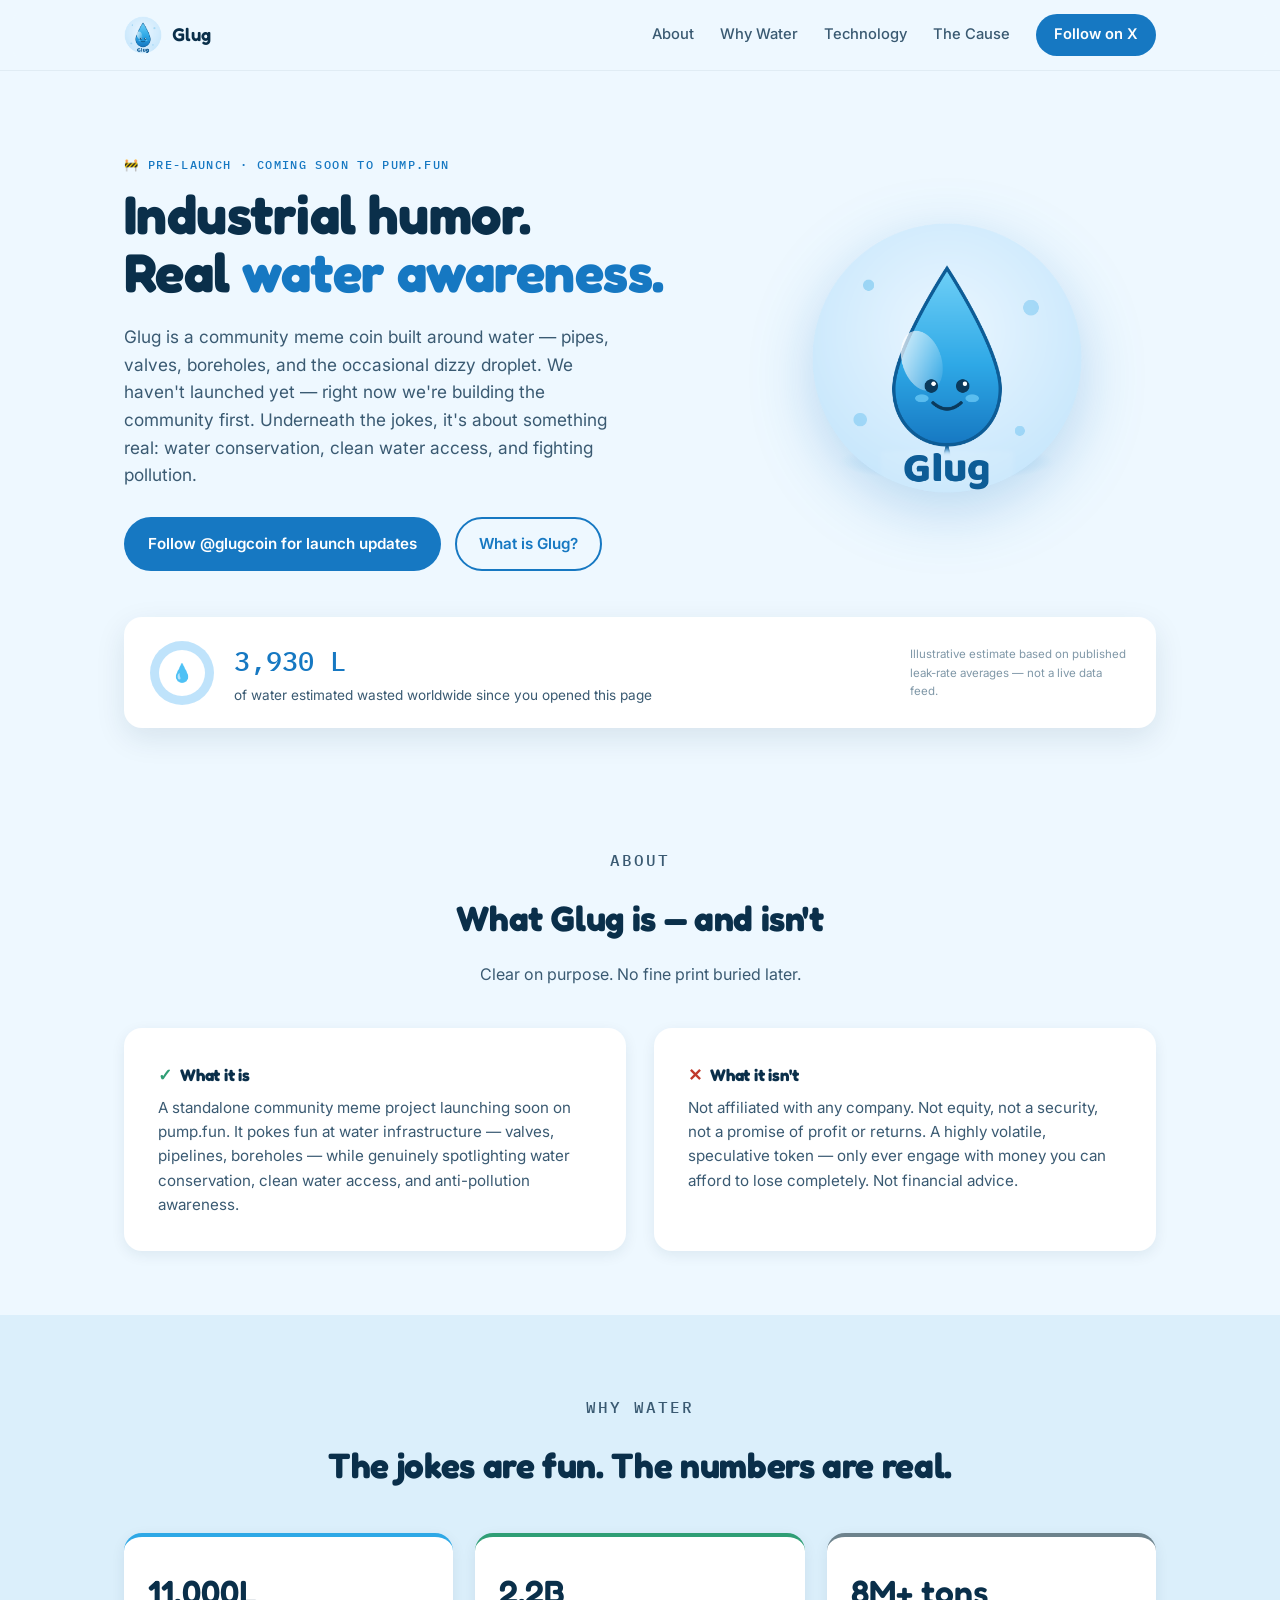
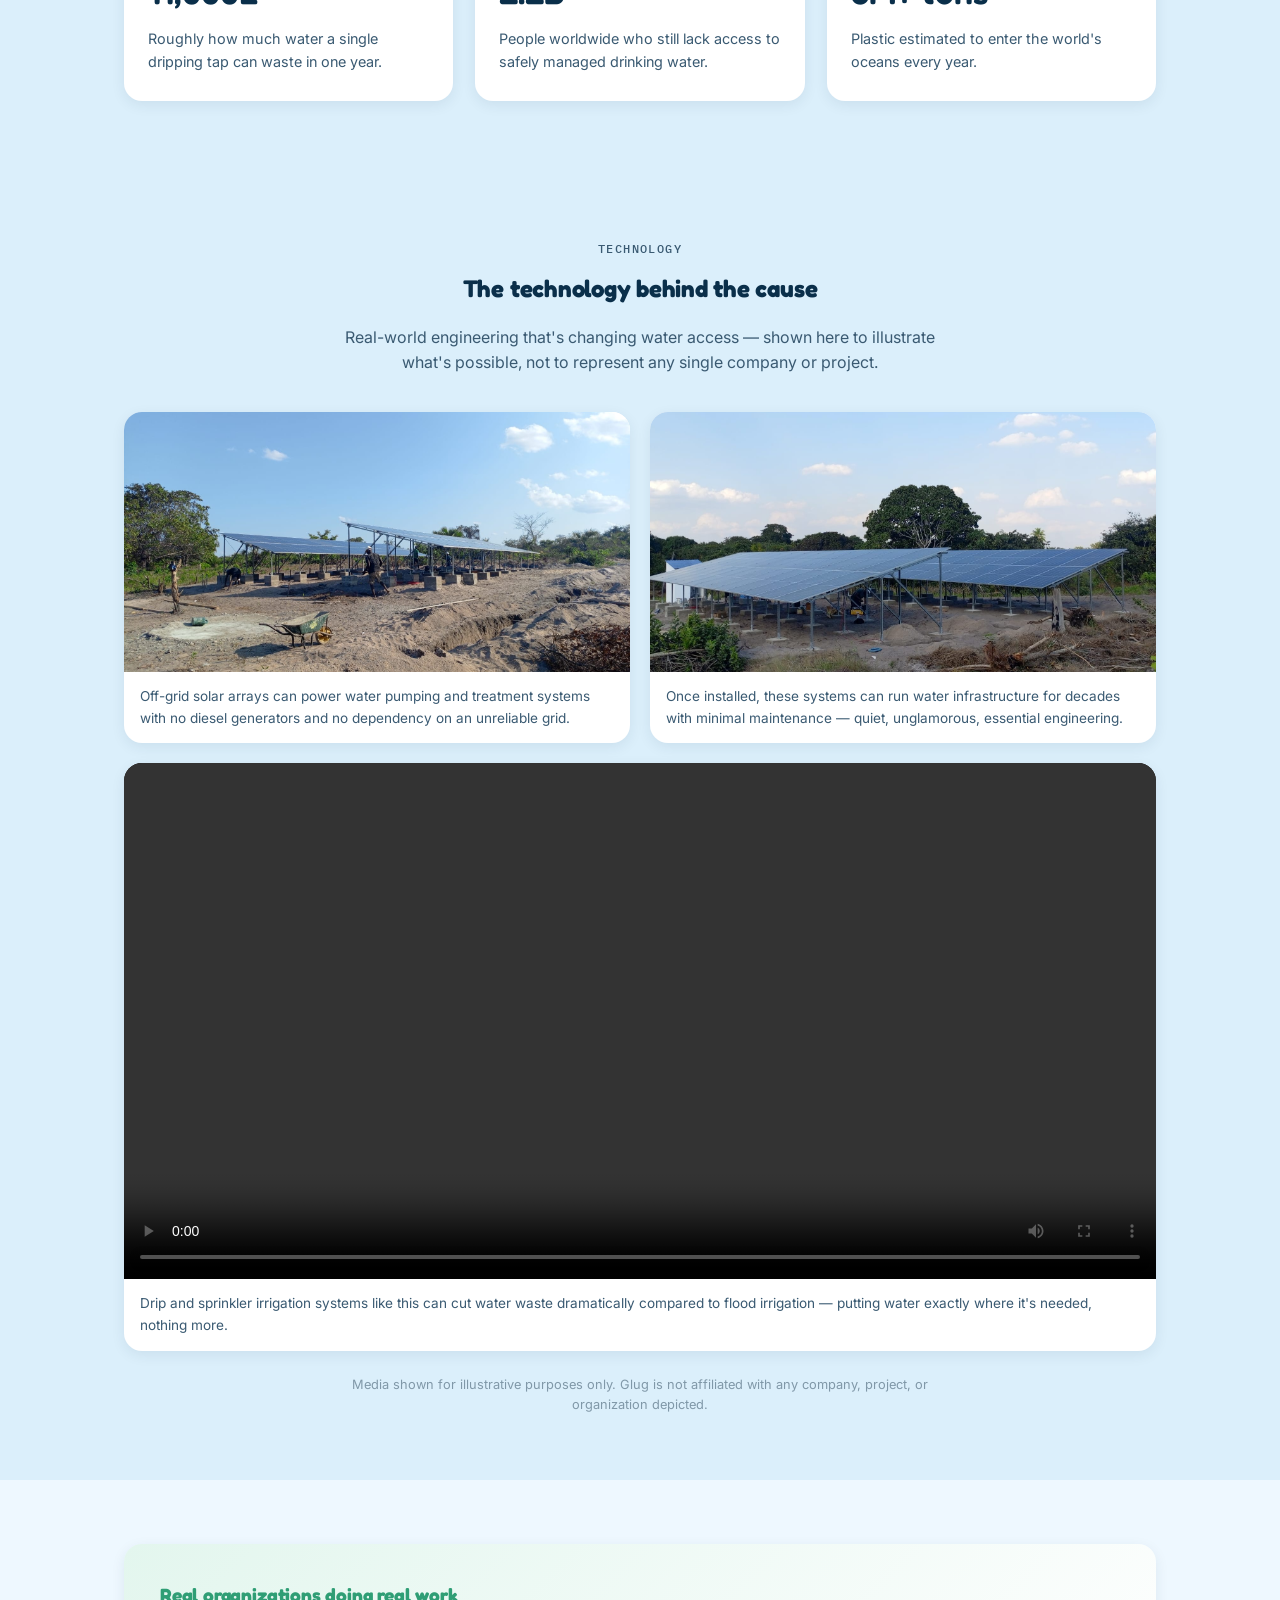
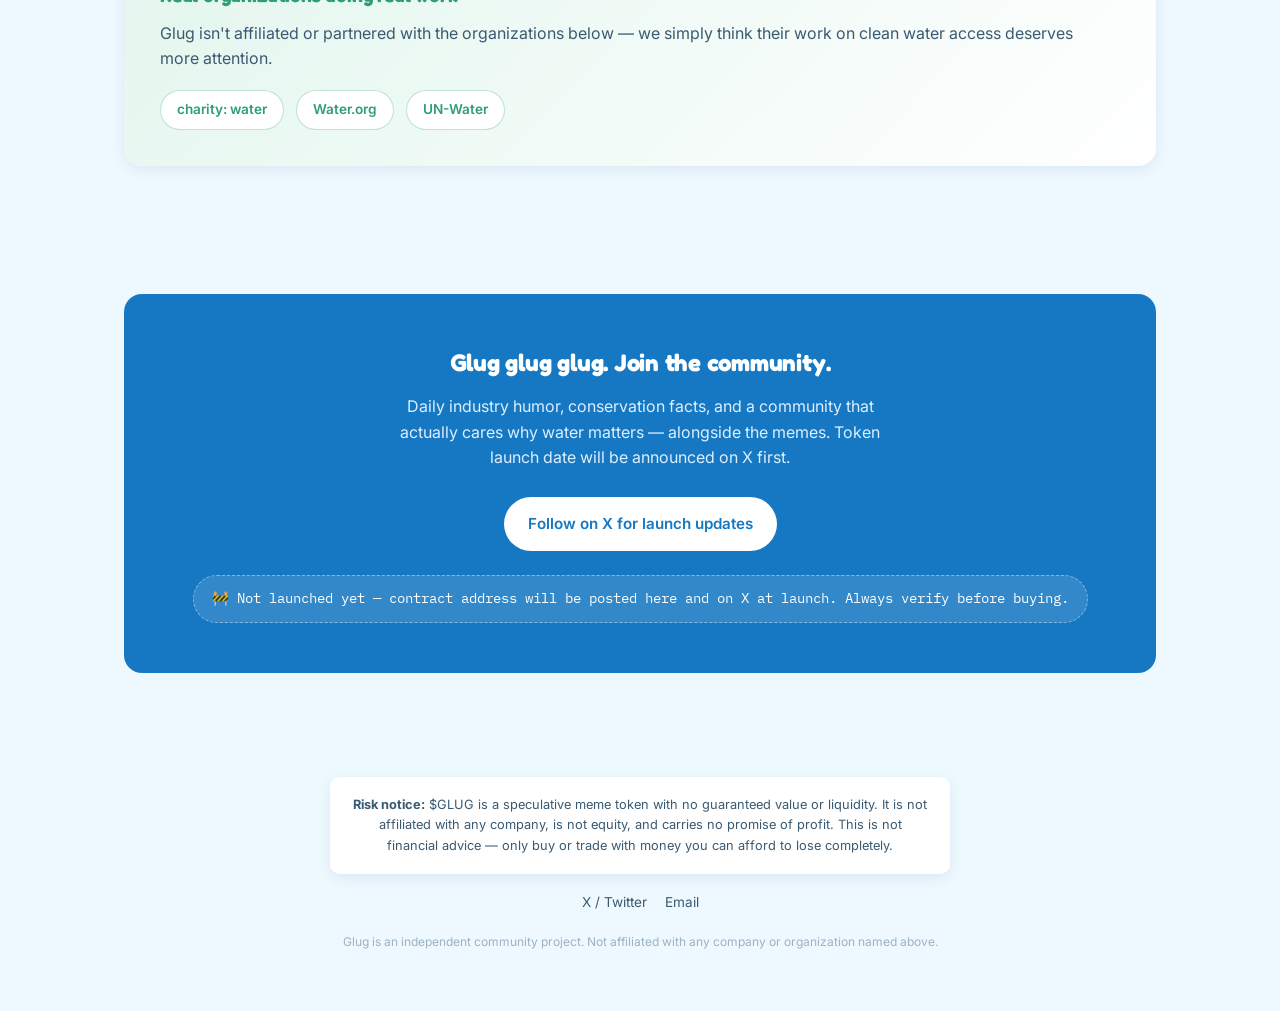
==== commit 4bfeecd5: "Add files via upload" ====
--- a/index.html
+++ b/index.html
@@ -3,28 +3,270 @@
 <head>
 <meta charset="UTF-8">
 <meta name="viewport" content="width=device-width, initial-scale=1.0">
-<title>DripCoin — Community meme coin with a cause</title>
-<meta name="description" content="DripCoin ($DRIP) is a community meme coin launching soon on pump.fun, with real water conservation and clean water awareness at its core. Not affiliated with any company. Not financial advice.">
-<link rel="icon" href="[data-uri]">
+<title>Glug — Community meme coin with a cause</title>
+<meta name="description" content="Glug ($GLUG) is a community meme coin launching soon on pump.fun, with real water conservation and clean water awareness at its core. Not affiliated with any company. Not financial advice.">
+<link rel="icon" href="[data-uri]">
 <link rel="preconnect" href="https://fonts.googleapis.com">
 <link rel="preconnect" href="https://fonts.gstatic.com" crossorigin>
 <link href="https://fonts.googleapis.com/css2?family=Fredoka:wght@500;600;700&family=Inter:wght@400;500;600;700&family=IBM+Plex+Mono:wght@400;500&display=swap" rel="stylesheet">
-<link rel="stylesheet" href="style.css">
+<style>
+  :root{
+    --ink:#0a2f4a;
+    --ink-soft:#3a5a72;
+    --sky:#eef8ff;
+    --sky-deep:#dbeffb;
+    --card:#ffffff;
+    --water:#2ea8e6;
+    --water-deep:#1678c2;
+    --water-pale:#bfe3fb;
+    --steel:#6d828c;
+    --steel-dark:#48585f;
+    --leaf:#2f9e75;
+    --leaf-pale:#e3f6ee;
+    --caution:#ffcf33;
+    --radius:18px;
+    --radius-sm:10px;
+    --shadow:0 10px 30px rgba(10,47,74,0.10);
+    --shadow-sm:0 4px 14px rgba(10,47,74,0.08);
+  }
+  *{box-sizing:border-box;}
+  html{scroll-behavior:smooth;}
+  body{
+    margin:0;
+    background:var(--sky);
+    color:var(--ink);
+    font-family:'Inter',sans-serif;
+    line-height:1.6;
+    -webkit-font-smoothing:antialiased;
+  }
+  h1,h2,h3{
+    font-family:'Fredoka',sans-serif;
+    margin:0 0 0.4em 0;
+    color:var(--ink);
+    letter-spacing:-0.01em;
+  }
+  a{color:var(--water-deep);}
+  .mono{font-family:'IBM Plex Mono',monospace;}
+  .wrap{max-width:1080px;margin:0 auto;padding:0 24px;}
+  .eyebrow{
+    font-family:'IBM Plex Mono',monospace;
+    text-transform:uppercase;
+    letter-spacing:0.12em;
+    font-size:0.72rem;
+    color:var(--water-deep);
+    font-weight:500;
+  }
+
+  /* ===== Header ===== */
+  header{
+    positio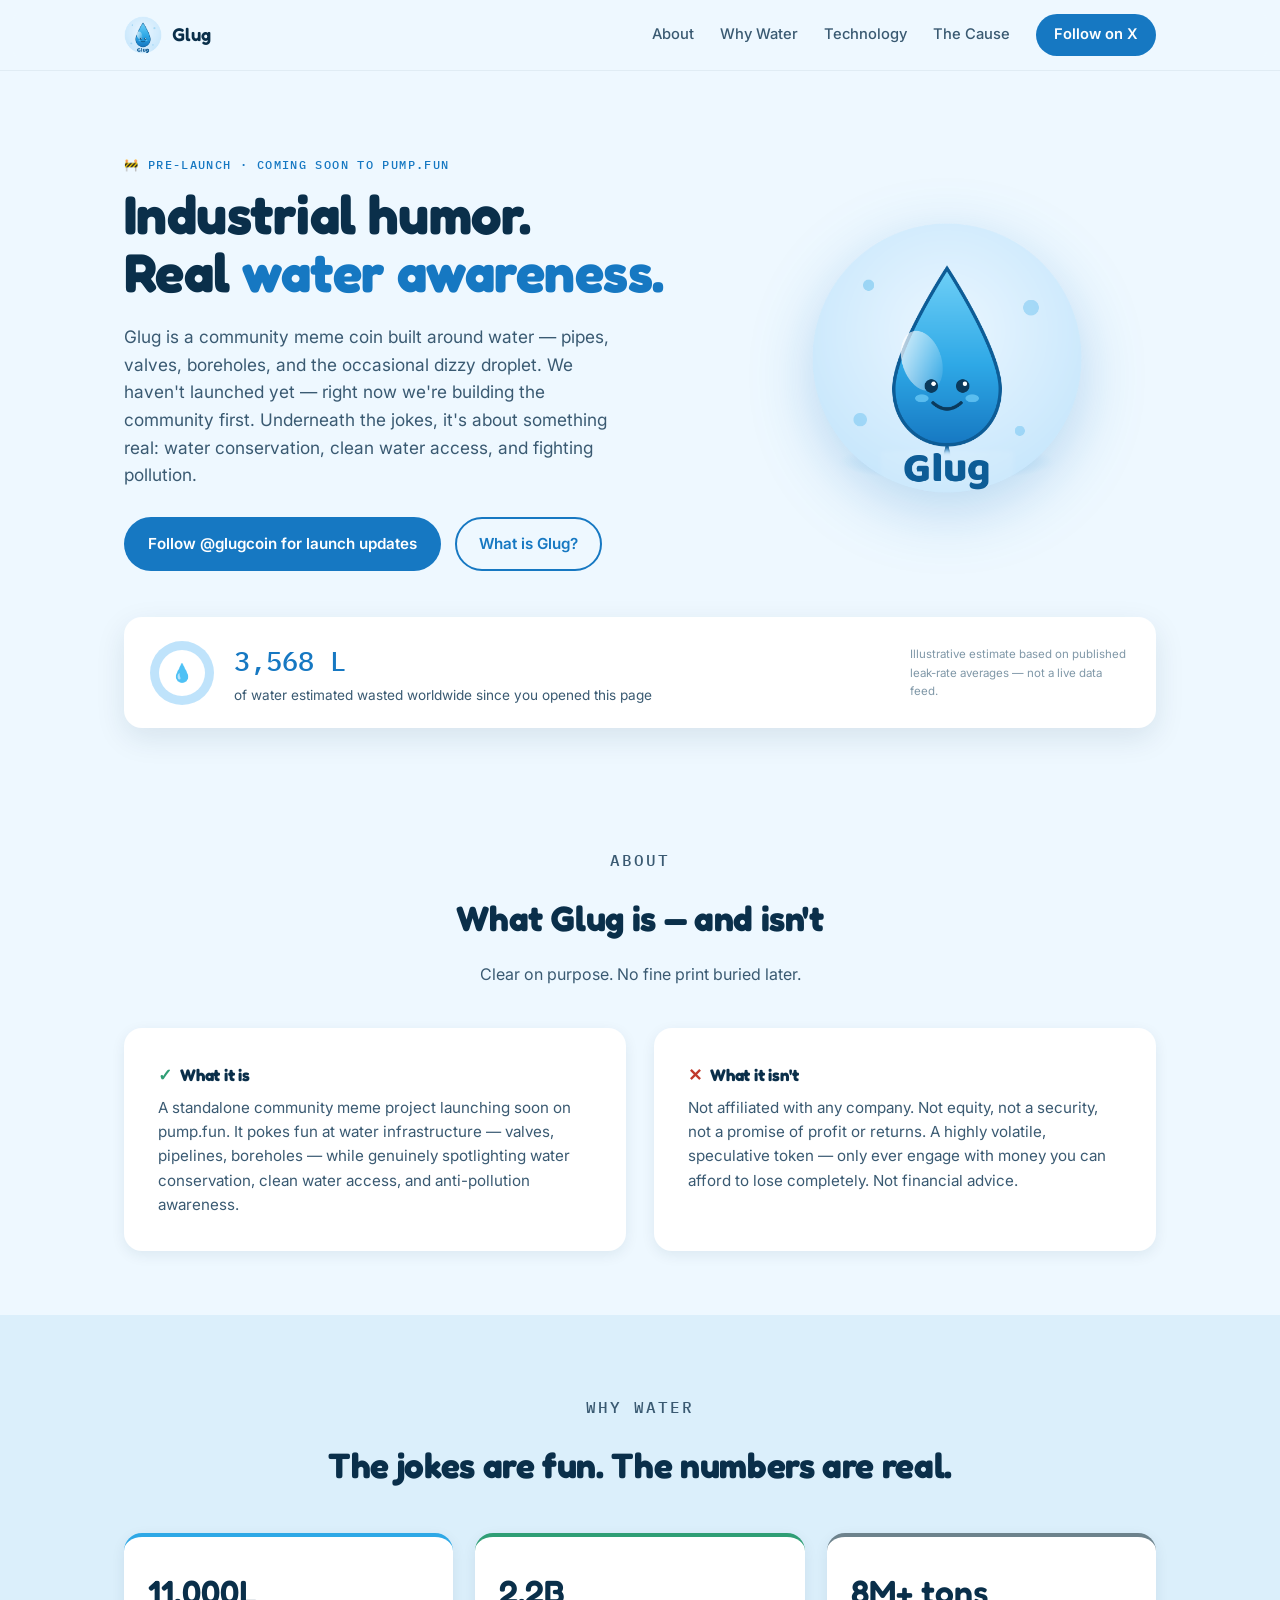
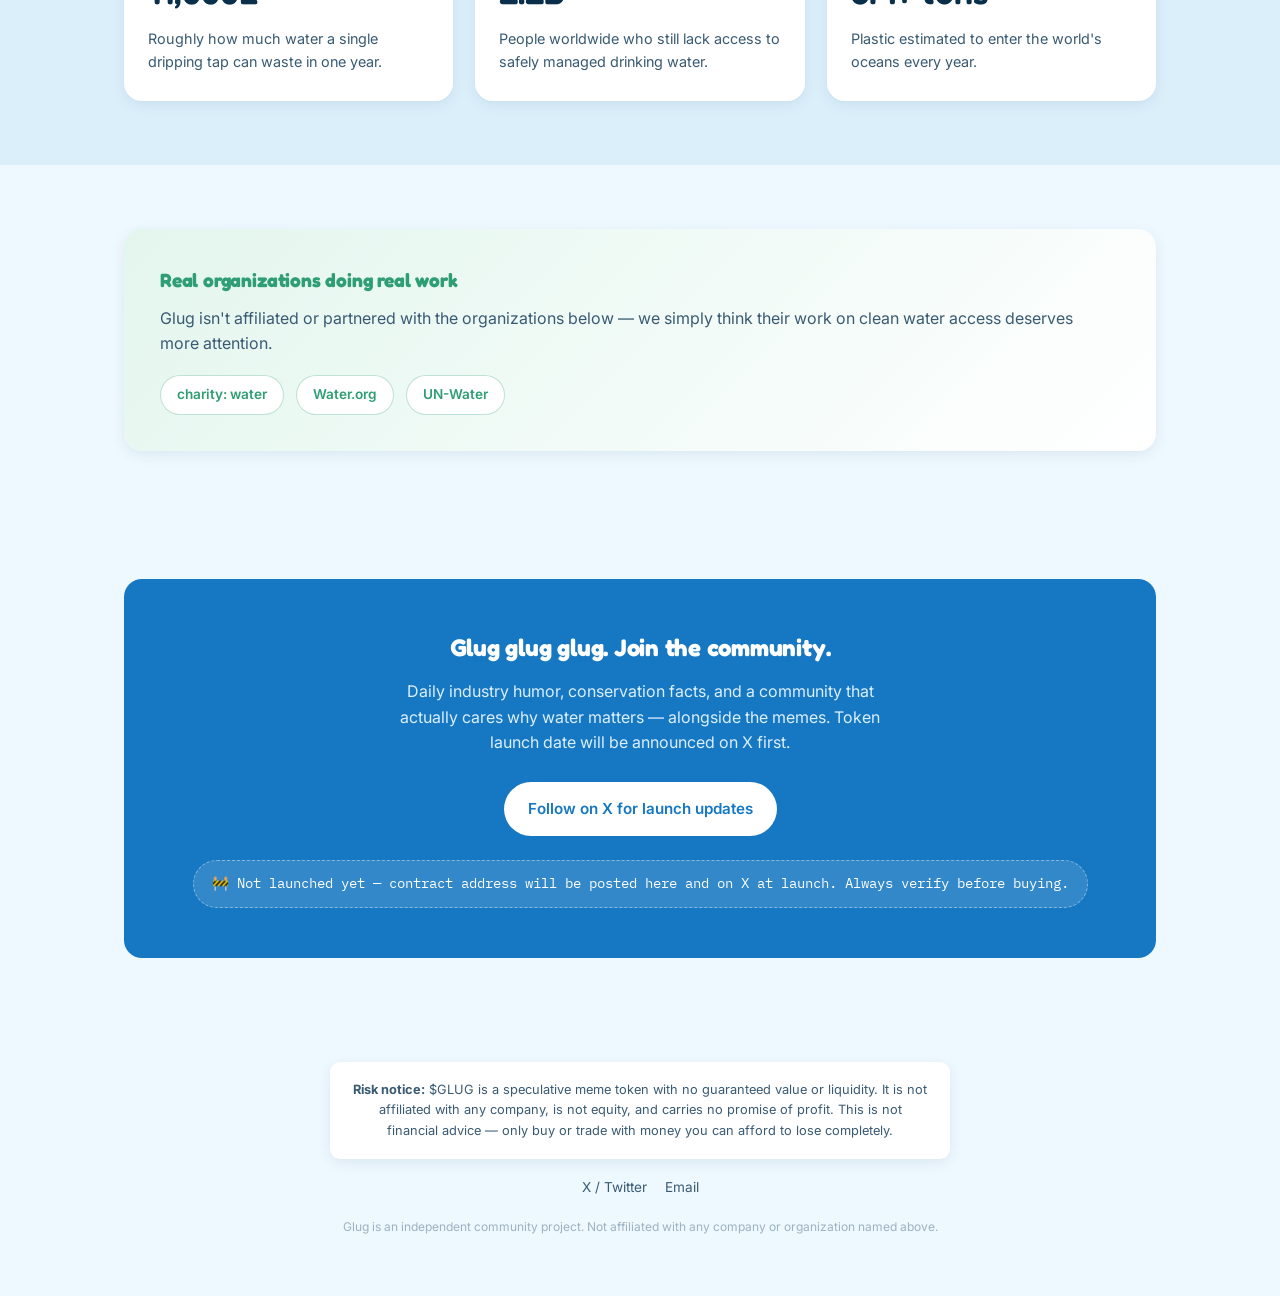
==== commit 78a7377a: "Add files via upload" ====
--- a/index.html
+++ b/index.html
@@ -264,7 +264,7 @@
     <nav class="nav-links">
       <a href="#about">About</a>
       <a href="#why-water">Why Water</a>
-      <a href="#tech">Technology</a>
+      <a href="technology.html">Technology</a>
       <a href="#cause">The Cause</a>
       <a href="https://x.com/glugcoin" class="nav-cta" target="_blank" rel="noopener">Follow on X</a>
     </nav>
@@ -341,37 +341,6 @@
           <p>Plastic estimated to enter the world's oceans every year.</p>
         </div>
       </div>
-    </div>
-  </section>
-
-  <section id="tech" style="background:var(--sky-deep);">
-    <div class="wrap">
-      <div class="tech-intro">
-        <p class="eyebrow">Technology</p>
-        <h2>The technology behind the cause</h2>
-        <p>Real-world engineering that's changing water access — shown here to illustrate what's possible, not to represent any single company or project.</p>
-      </div>
-
-      <div class="tech-media-grid">
-        <figure>
-          <img src="assets/solar_array_1.jpg" alt="Solar panel array being installed on steel mounting frames at a rural site, with workers assembling the structure in sandy terrain.">
-          <figcaption>Off-grid solar arrays can power water pumping and treatment systems with no diesel generators and no dependency on an unreliable grid.</figcaption>
-        </figure>
-        <figure>
-          <img src="assets/solar_array_2.jpg" alt="Completed rows of solar panels mounted on steel frames in a rural clearing surrounded by trees.">
-          <figcaption>Once installed, these systems can run water infrastructure for decades with minimal maintenance — quiet, unglamorous, essential engineering.</figcaption>
-        </figure>
-      </div>
-
-      <div class="tech-video">
-        <video controls preload="metadata">
-          <source src="assets/irrigation_video.mp4" type="video/mp4">
-          Your browser doesn't support embedded video. <a href="assets/irrigation_video.mp4">Watch the video directly</a>.
-        </video>
-        <figcaption>Drip and sprinkler irrigation systems like this can cut water waste dramatically compared to flood irrigation — putting water exactly where it's needed, nothing more.</figcaption>
-      </div>
-
-      <p class="tech-note">Media shown for illustrative purposes only. Glug is not affiliated with any company, project, or organization depicted.</p>
     </div>
   </section>
 
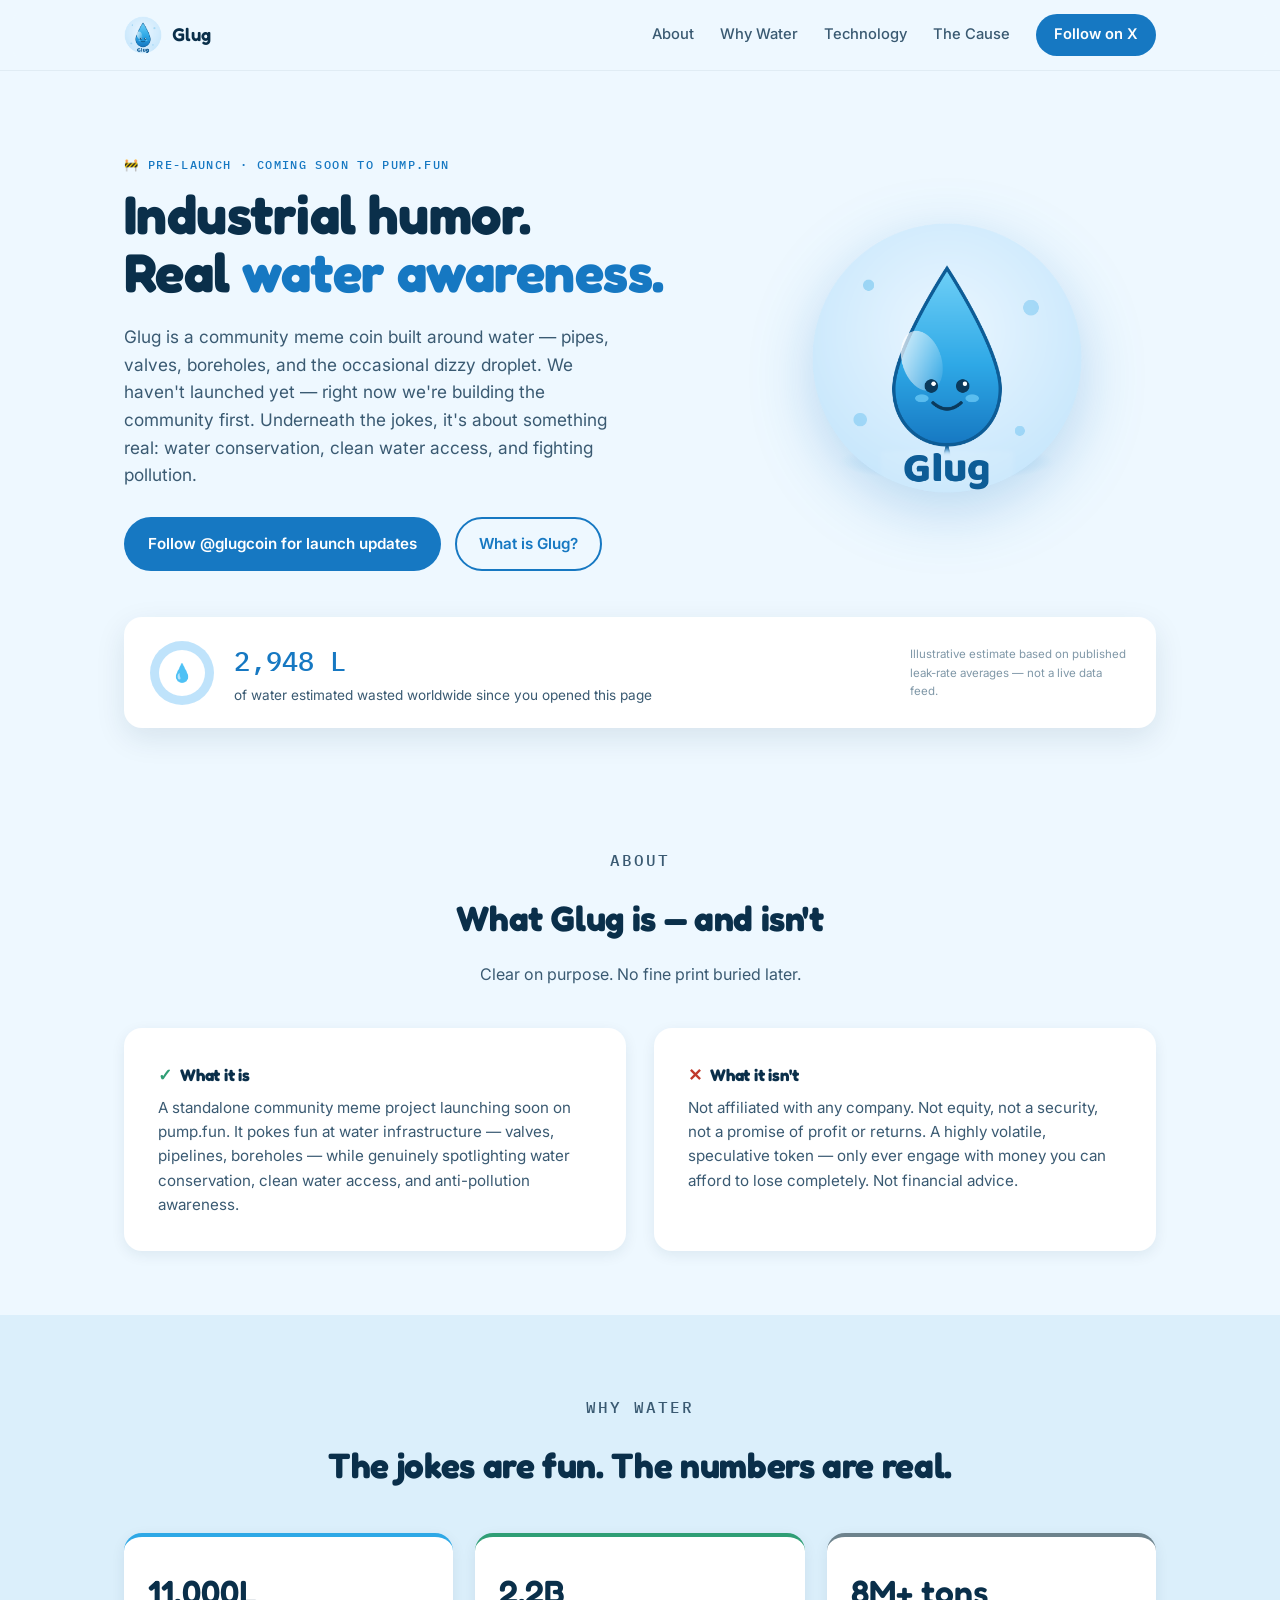
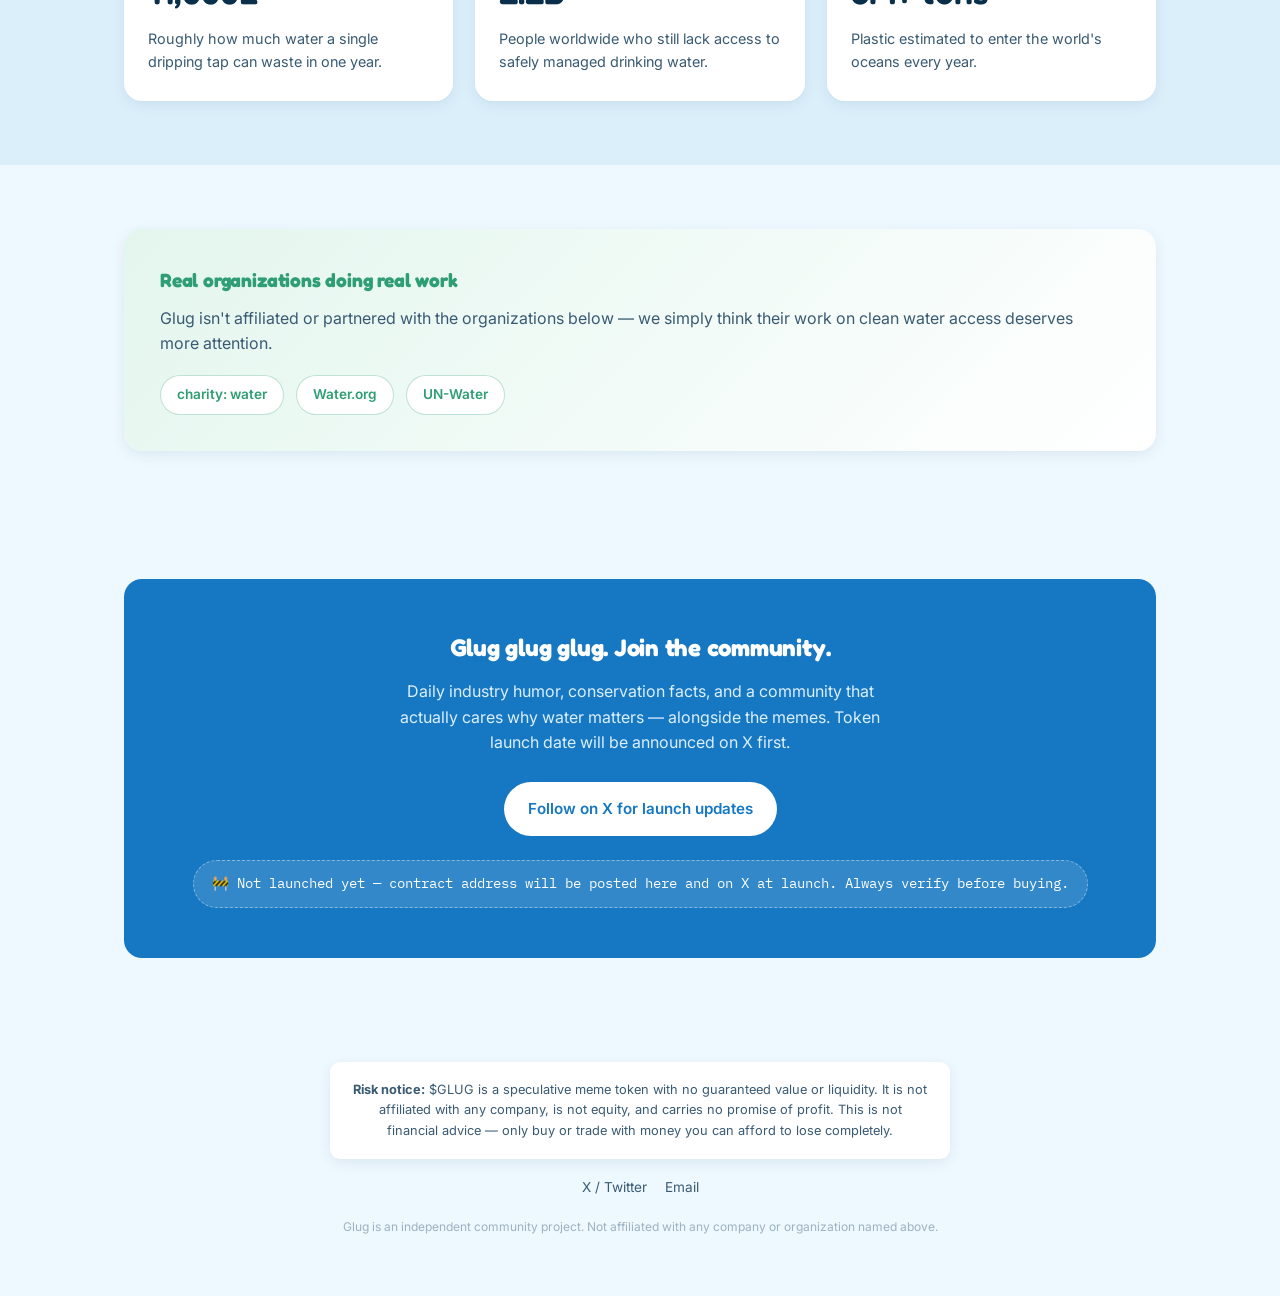
==== commit 3f8e62da: "Add files via upload" ====
--- a/index.html
+++ b/index.html
@@ -69,7 +69,8 @@
     padding:14px 24px;
     max-width:1080px; margin:0 auto;
   }
-  .brand{display:flex; align-items:center; gap:10px;}
+  .brand{display:flex; align-items:center; gap:10px; text-decoration:none; color:inherit; transition:opacity .15s ease;}
+  .brand:hover{opacity:0.8;}
   .brand img{width:38px; height:38px; border-radius:50%;}
   .brand span{font-family:'Fredoka',sans-serif; font-weight:600; font-size:1.15rem;}
   .nav-links{display:flex; gap:26px; align-items:center;}
@@ -257,10 +258,10 @@
 
 <header>
   <div class="nav">
-    <div class="brand">
+    <a href="#top" class="brand" onclick="window.scrollTo({top:0,behavior:'smooth'}); return false;">
       <img src="[data-uri]" alt="Glug mascot logo">
       <span>Glug</span>
-    </div>
+    </a>
     <nav class="nav-links">
       <a href="#about">About</a>
       <a href="#why-water">Why Water</a>
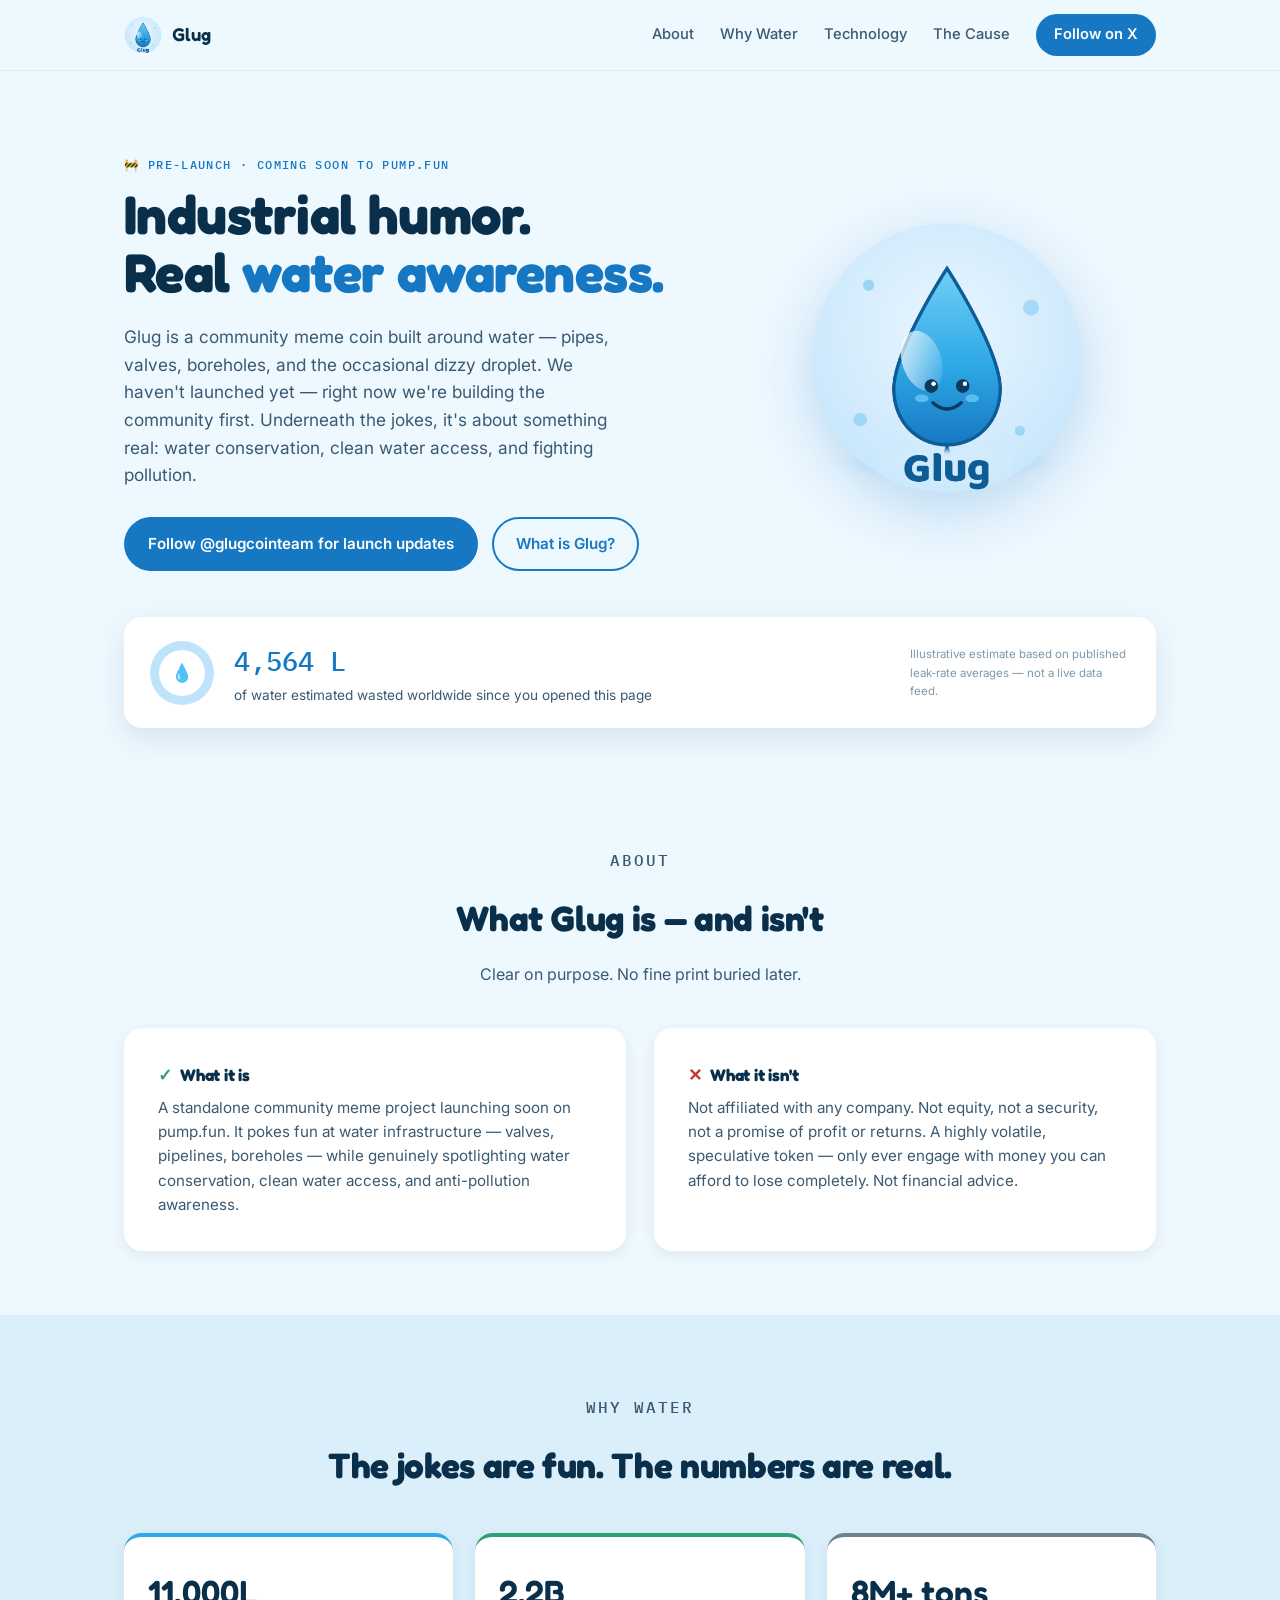
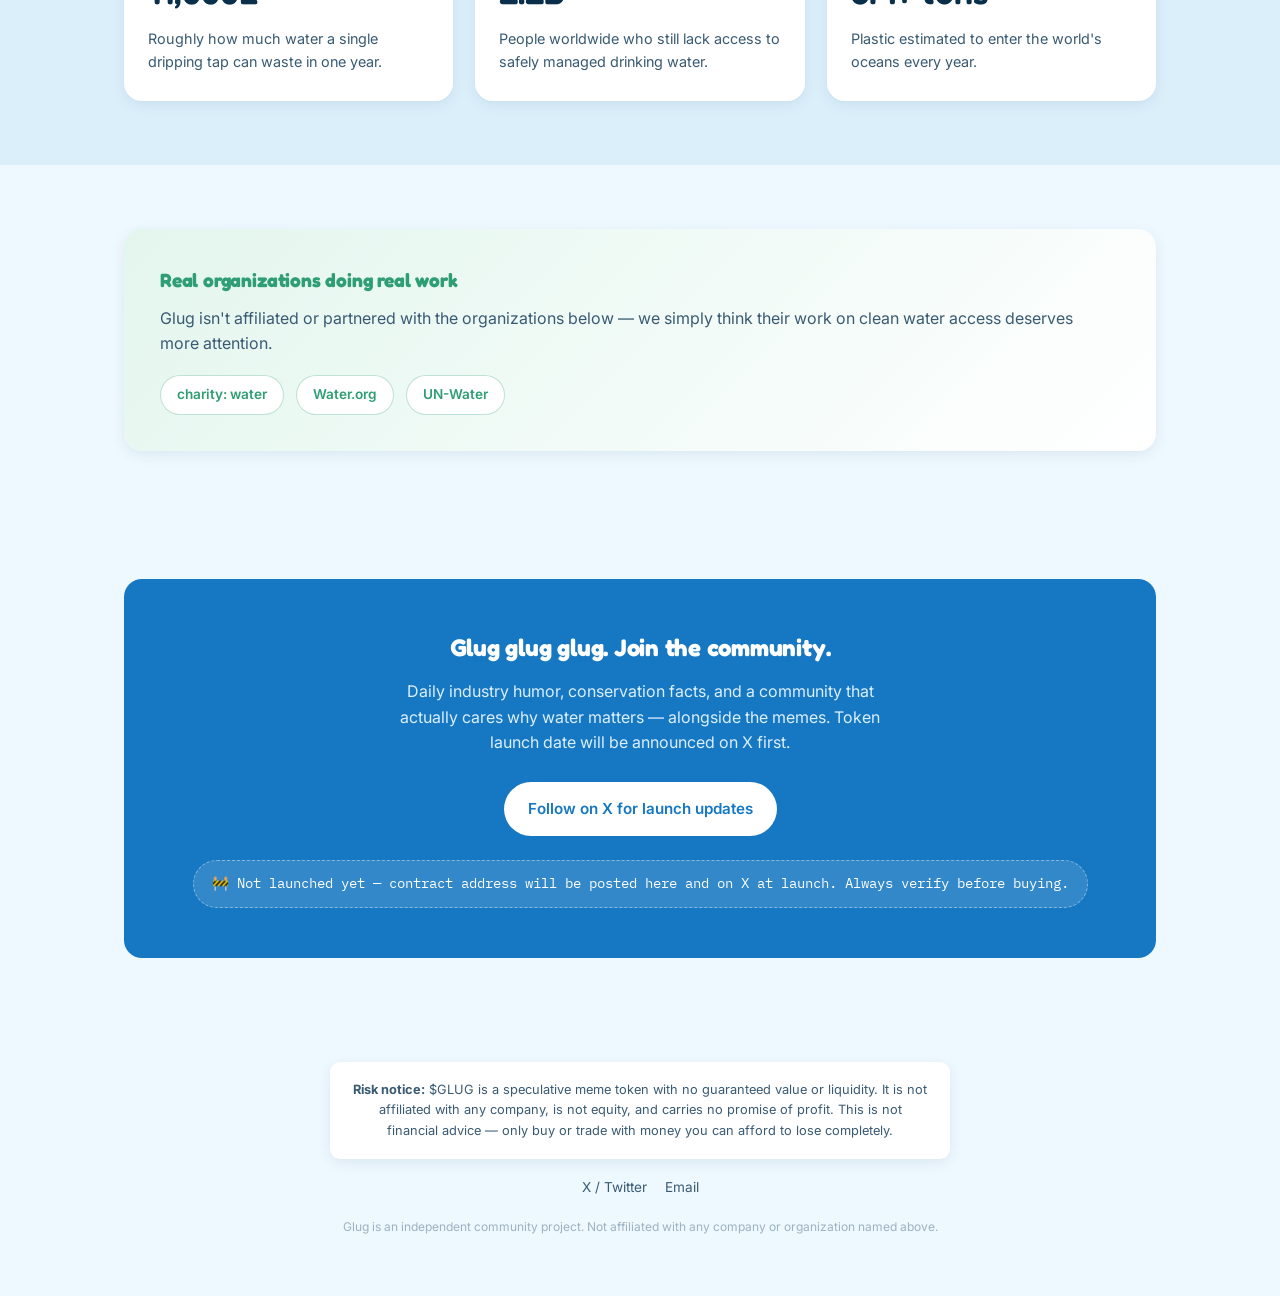
==== commit 059905bf: "Add files via upload" ====
--- a/index.html
+++ b/index.html
@@ -267,7 +267,7 @@
       <a href="#why-water">Why Water</a>
       <a href="technology.html">Technology</a>
       <a href="#cause">The Cause</a>
-      <a href="https://x.com/glugcoin" class="nav-cta" target="_blank" rel="noopener">Follow on X</a>
+      <a href="https://x.com/glugcointeam" class="nav-cta" target="_blank" rel="noopener">Follow on X</a>
     </nav>
   </div>
 </header>
@@ -280,7 +280,7 @@
         <h1>Industrial humor.<br>Real <span class="accent">water awareness.</span></h1>
         <p class="lead">Glug is a community meme coin built around water — pipes, valves, boreholes, and the occasional dizzy droplet. We haven't launched yet — right now we're building the community first. Underneath the jokes, it's about something real: water conservation, clean water access, and fighting pollution.</p>
         <div class="hero-actions">
-          <a href="https://x.com/glugcoin" class="btn btn-primary" target="_blank" rel="noopener">Follow @glugcoin for launch updates</a>
+          <a href="https://x.com/glugcointeam" class="btn btn-primary" target="_blank" rel="noopener">Follow @glugcointeam for launch updates</a>
           <a href="#about" class="btn btn-ghost">What is Glug?</a>
         </div>
       </div>
@@ -367,7 +367,7 @@
         <h2>Glug glug glug. Join the community.</h2>
         <p>Daily industry humor, conservation facts, and a community that actually cares why water matters — alongside the memes. Token launch date will be announced on X first.</p>
         <div class="hero-actions" style="justify-content:center;">
-          <a href="https://x.com/glugcoin" class="btn btn-primary" target="_blank" rel="noopener">Follow on X for launch updates</a>
+          <a href="https://x.com/glugcointeam" class="btn btn-primary" target="_blank" rel="noopener">Follow on X for launch updates</a>
         </div>
         <div class="ca-box">🚧 Not launched yet — contract address will be posted here and on X at launch. Always verify before buying.</div>
       </div>
@@ -380,7 +380,7 @@
     <strong>Risk notice:</strong> $GLUG is a speculative meme token with no guaranteed value or liquidity. It is not affiliated with any company, is not equity, and carries no promise of profit. This is not financial advice — only buy or trade with money you can afford to lose completely.
   </div>
   <div class="foot-links">
-    <a href="https://x.com/glugcoin" target="_blank" rel="noopener">X / Twitter</a>
+    <a href="https://x.com/glugcointeam" target="_blank" rel="noopener">X / Twitter</a>
     <a href="mailto:glugcoin.team@gmail.com">Email</a>
   </div>
   <div class="copyright">Glug is an independent community project. Not affiliated with any company or organization named above.</div>
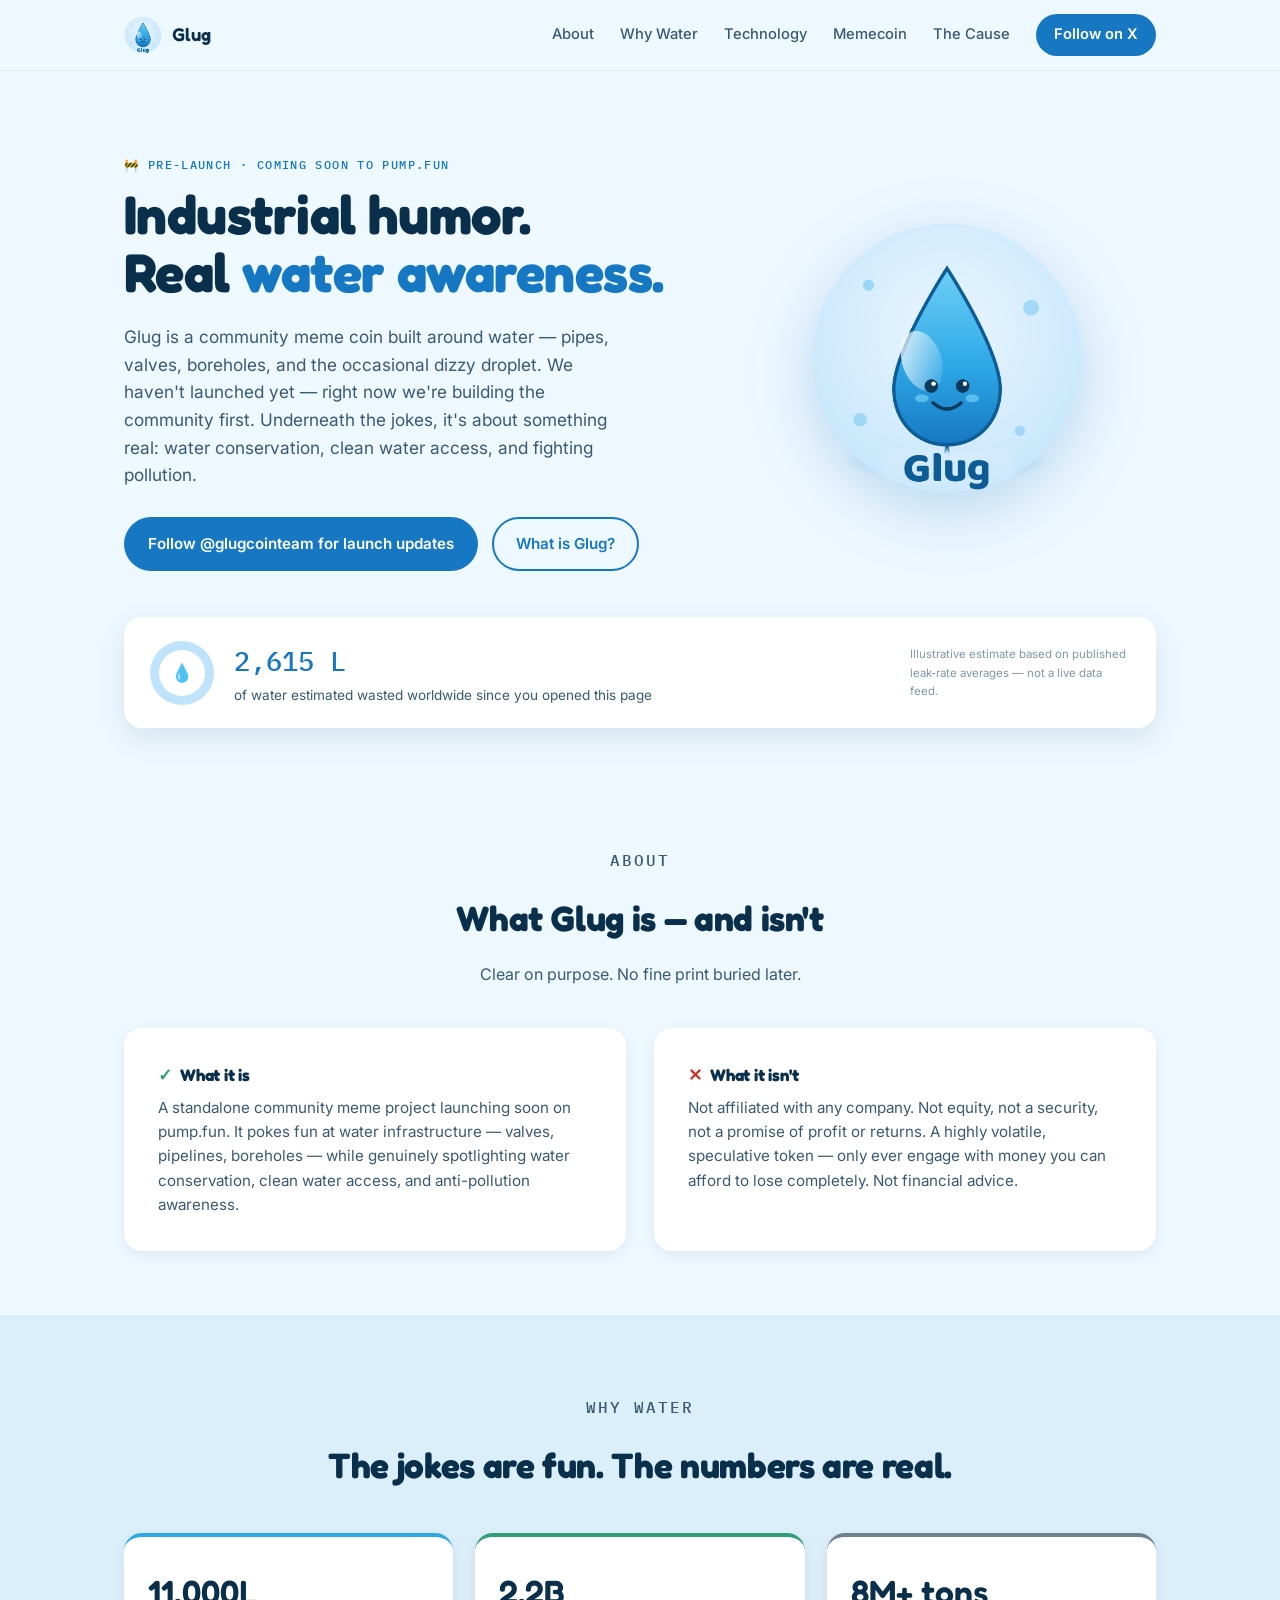
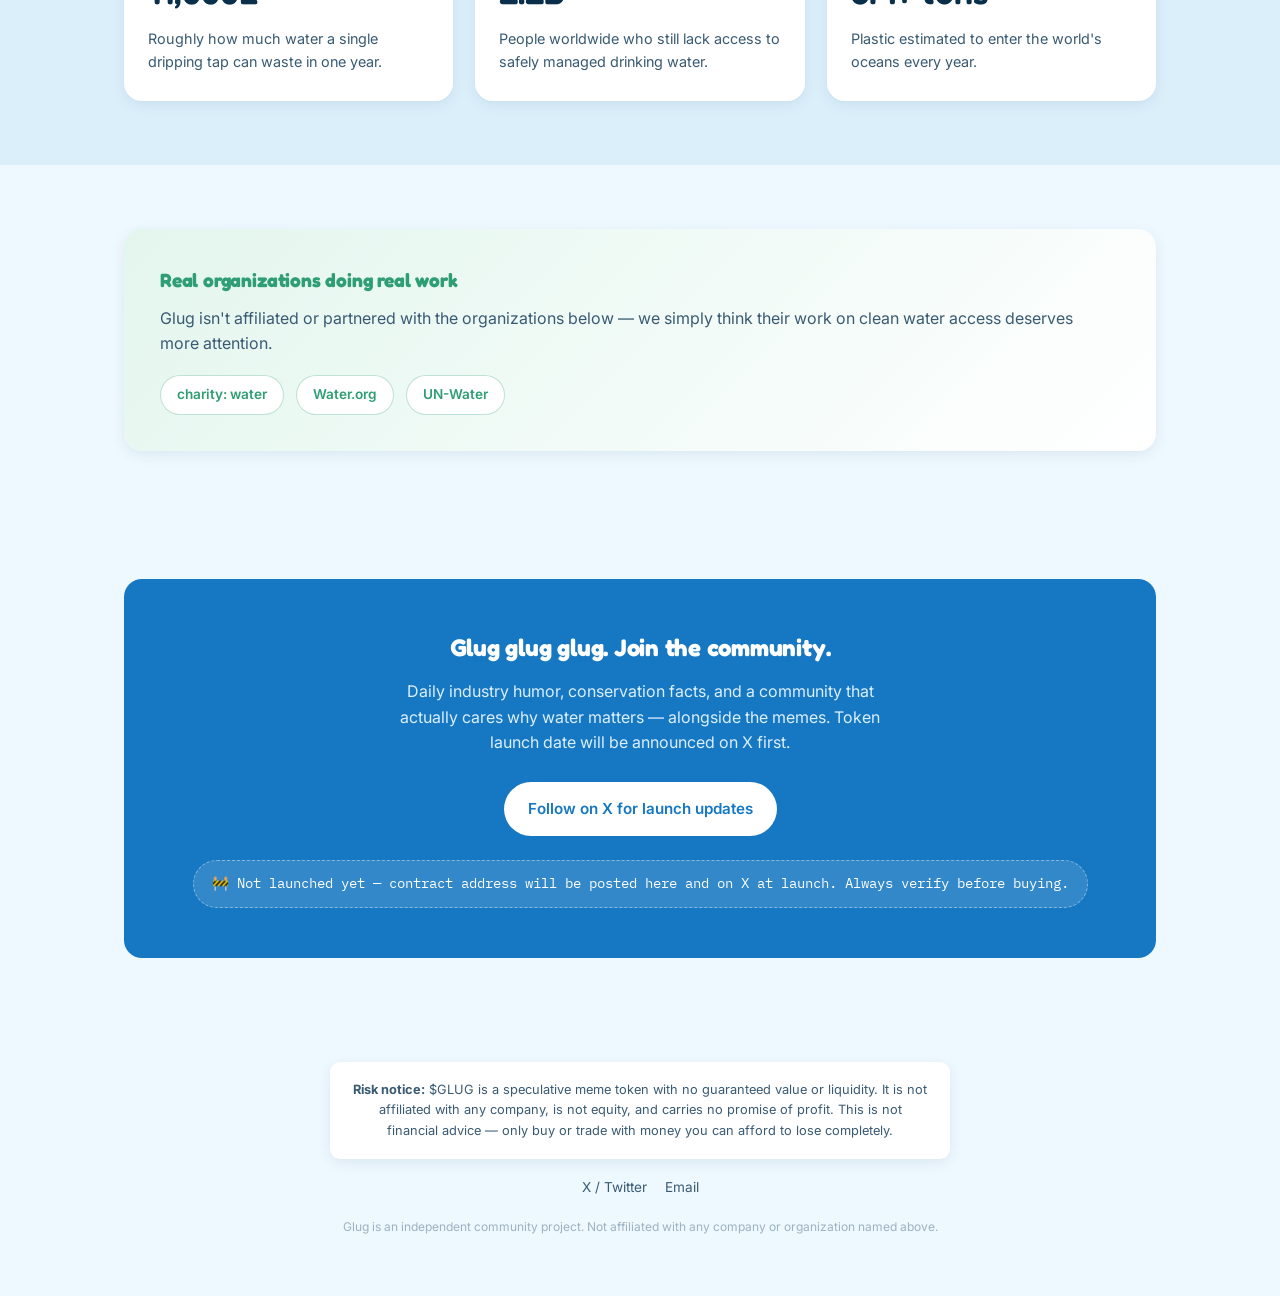
==== commit d2707716: "Add files via upload" ====
--- a/index.html
+++ b/index.html
@@ -266,6 +266,7 @@
       <a href="#about">About</a>
       <a href="#why-water">Why Water</a>
       <a href="technology.html">Technology</a>
+      <a href="memecoin.html">Memecoin</a>
       <a href="#cause">The Cause</a>
       <a href="https://x.com/glugcointeam" class="nav-cta" target="_blank" rel="noopener">Follow on X</a>
     </nav>
